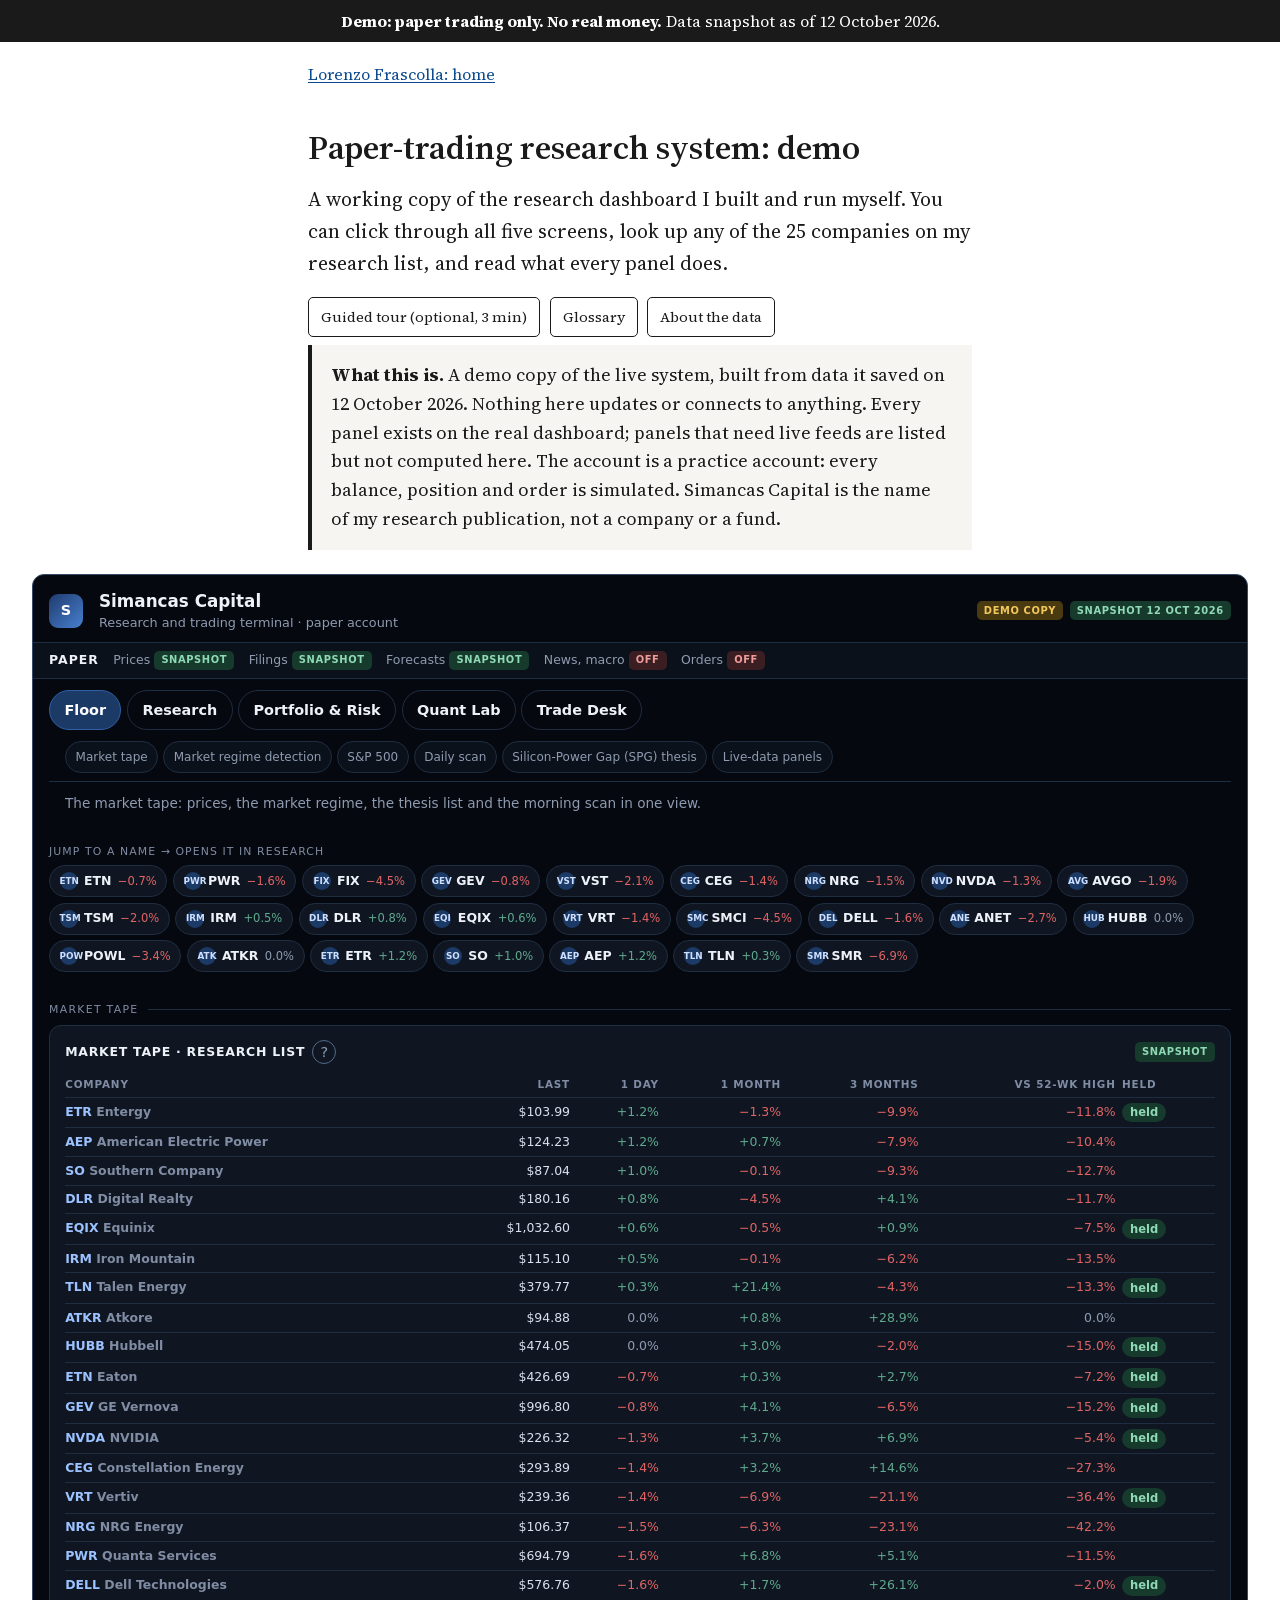
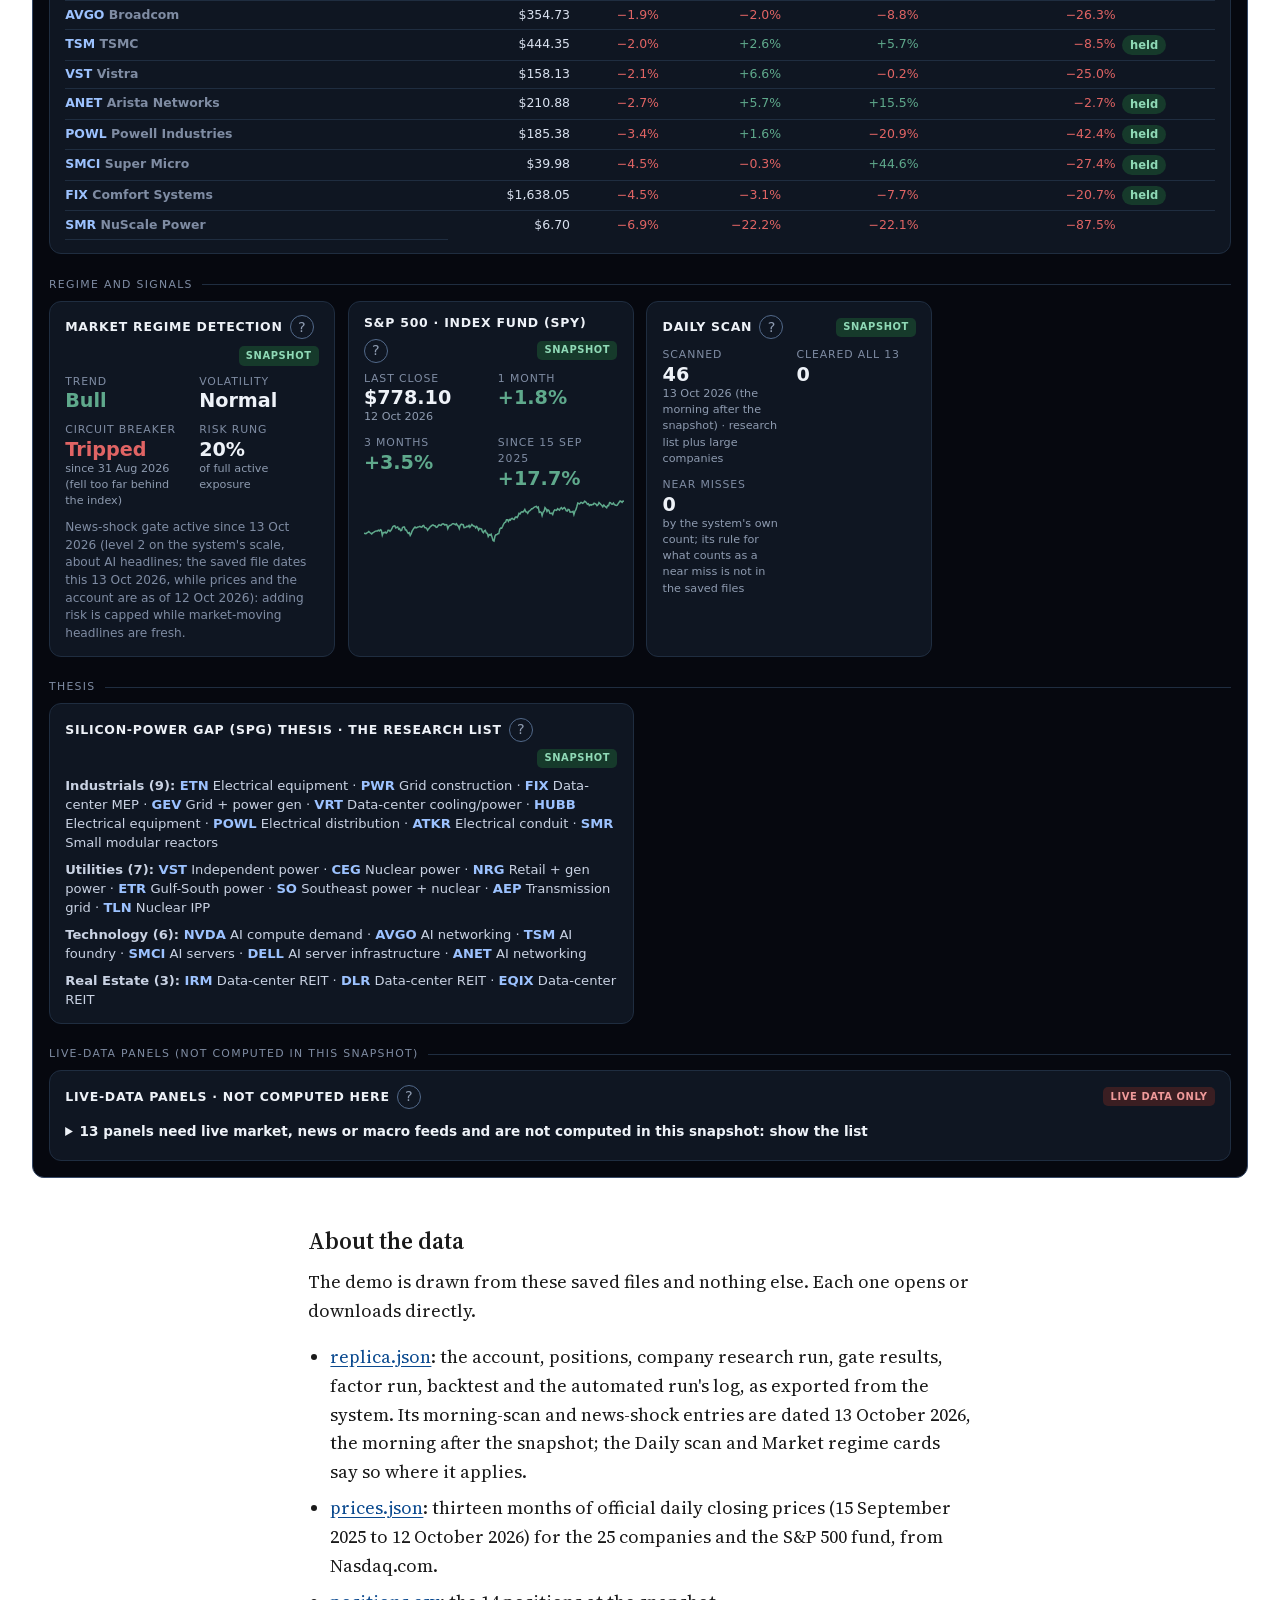
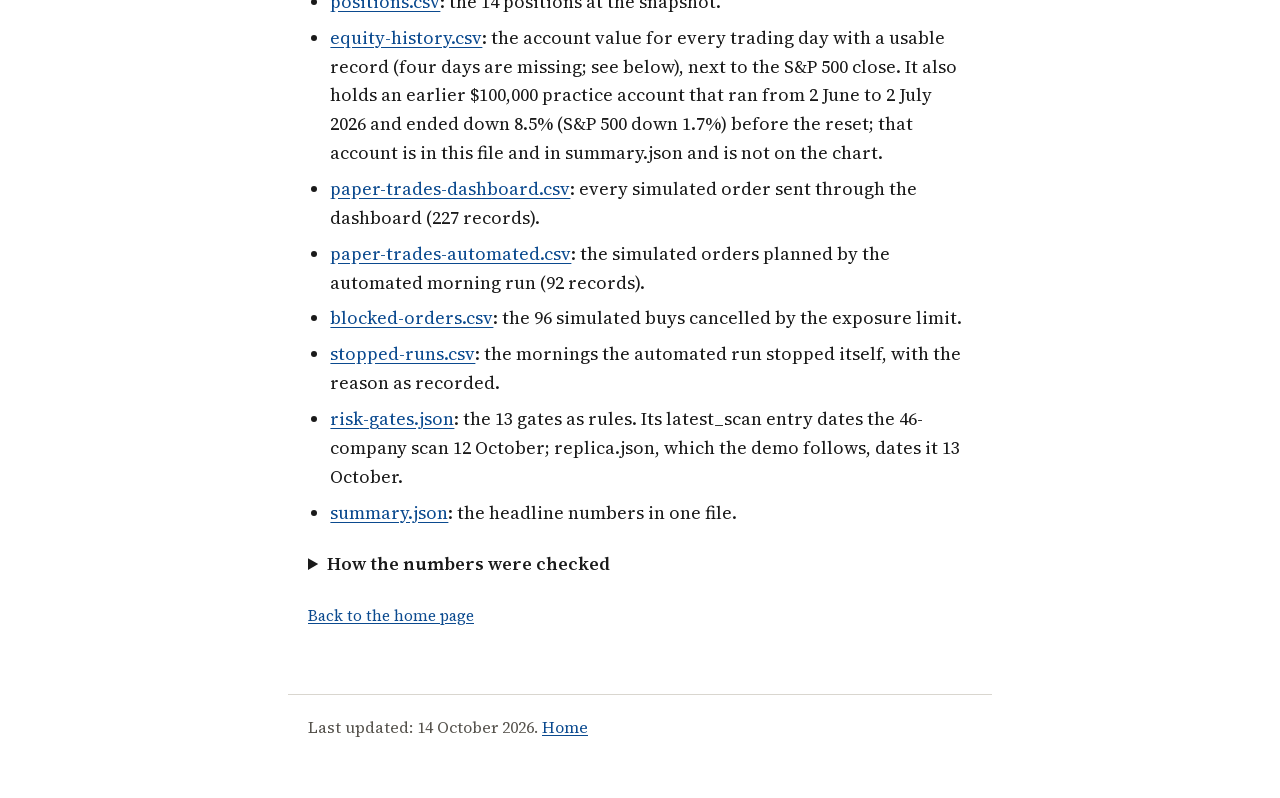
==== dashboard/index.html @ 07d828b5 "Fix above/below references; note full-period result under default chart view Co-Authored-By: Claude " ====
<!doctype html>
<html lang="en">
<head>
<meta charset="utf-8">
<meta name="viewport" content="width=device-width, initial-scale=1">
<meta name="robots" content="noindex">
<title>Paper-trading research system: demo | Lorenzo Frascolla</title>
<meta name="description" content="A clickable demo copy of my research and paper-trading dashboard, built from saved data. Paper trading only, no real money.">
<link rel="icon" href="data:,">
<link rel="preload" href="../assets/fonts/source-serif-4-latin.woff2" as="font" type="font/woff2" crossorigin>
<link rel="stylesheet" href="../assets/style.css?v=9">
<link rel="stylesheet" href="../assets/terminal.css?v=19">
</head>
<body>
<a class="skip" href="#main">Skip to content</a>
<div class="banner" role="note"><strong>Demo: paper trading only. No real money.</strong> Data snapshot as of 12 October 2026.</div>
<header class="site-header"><a href="../">Lorenzo Frascolla: home</a></header>
<main id="main">
<h1>Paper-trading research system: demo</h1>
<p class="lede">A working copy of the research dashboard I built and run myself. You can click through all five screens, look up any of the 25 companies on my research list, and read what every panel does.</p>
<p class="controls">
<button type="button" class="ctl small" id="btn-tour">Guided tour (optional, 3 min)</button>
<button type="button" class="ctl small" id="btn-glossary" aria-expanded="false" aria-controls="glossary">Glossary</button>
<a class="ctl small" href="#about">About the data</a>
</p>
<div class="note">
<p><strong>What this is.</strong> A demo copy of the live system, built from data it saved on 12 October 2026. Nothing here updates or connects to anything. Every panel exists on the real dashboard; panels that need live feeds are listed but not computed here. The account is a practice account: every balance, position and order is simulated. Simancas Capital is the name of my research publication, not a company or a fund.</p>
</div>
<noscript><p class="note">The dashboard needs JavaScript to draw itself. Without it, the saved data files are listed under About the data below, and the home page links the rest of the site.</p></noscript>

<section class="term" id="term" aria-labelledby="term-h">
<h2 id="term-h" class="sr">Dashboard demo</h2>
<div class="termbar" id="termbar">
<div class="logo" aria-hidden="true">S</div>
<div><div class="name">Simancas Capital</div><div class="sub">Research and trading terminal &middot; paper account</div></div>
<div class="right"><span class="badge demo">Demo copy</span><span class="badge snap">Snapshot 12 Oct 2026</span></div>
</div>
<div class="statusbar"><span class="k">PAPER</span><span>Prices <span class="badge snap">snapshot</span></span><span>Filings <span class="badge snap">snapshot</span></span><span>Forecasts <span class="badge snap">snapshot</span></span><span>News, macro <span class="badge off">off</span></span><span>Orders <span class="badge off">off</span></span></div>
<div class="tabs" id="tabs" role="tablist" aria-label="Dashboard screens"></div>
</section>

<h2 id="about">About the data</h2>
<p>The demo is drawn from these saved files and nothing else. Each one opens or downloads directly.</p>
<ul>
<li><a href="../data/replica.json">replica.json</a>: the account, positions, company research run, gate results, factor run, backtest and the automated run's log, as exported from the system. Its morning-scan and news-shock entries are dated 13 October 2026, the morning after the snapshot; the Daily scan and Market regime cards say so where it applies.</li>
<li><a href="../data/prices.json">prices.json</a>: thirteen months of official daily closing prices (15 September 2025 to 12 October 2026) for the 25 companies and the S&amp;P 500 fund, from Nasdaq.com.</li>
<li><a href="../data/positions.csv">positions.csv</a>: the 14 positions at the snapshot.</li>
<li><a href="../data/equity-history.csv">equity-history.csv</a>: the account value for every trading day with a usable record (four days are missing; see below), next to the S&amp;P 500 close. It also holds an earlier $100,000 practice account that ran from 2 June to 2 July 2026 and ended down 8.5% (S&amp;P 500 down 1.7%) before the reset; that account is in this file and in summary.json and is not on the chart.</li>
<li><a href="../data/paper-trades-dashboard.csv">paper-trades-dashboard.csv</a>: every simulated order sent through the dashboard (227 records).</li>
<li><a href="../data/paper-trades-automated.csv">paper-trades-automated.csv</a>: the simulated orders planned by the automated morning run (92 records).</li>
<li><a href="../data/blocked-orders.csv">blocked-orders.csv</a>: the 96 simulated buys cancelled by the exposure limit.</li>
<li><a href="../data/stopped-runs.csv">stopped-runs.csv</a>: the mornings the automated run stopped itself, with the reason as recorded.</li>
<li><a href="../data/risk-gates.json">risk-gates.json</a>: the 13 gates as rules. Its latest_scan entry dates the 46-company scan 12 October; replica.json, which the demo follows, dates it 13 October.</li>
<li><a href="../data/summary.json">summary.json</a>: the headline numbers in one file.</li>
</ul>
<details>
<summary>How the numbers were checked</summary>
<p>The S&amp;P 500 line on the Portfolio &amp; Risk chart never uses the system's own benchmark numbers. It uses official closing values from S&amp;P Dow Jones Indices via the Federal Reserve Bank of St. Louis (FRED series SP500), starting from the close of 2 July 2026, the last close before the account reset. The system's recorded benchmark prices track those closes within 0.3% over the whole period.</p>
<p>The account line is the value the system recorded for each trading day. Rebuilding the latest account value from the official closing prices of the 14 holdings lands within 0.3% of what the system recorded, and the system's two separate records of account value agree within 0.3% on 41 of the 42 days they share. On 22 days the history file held a row from a built-in sample portfolio instead of the practice account; those rows were left out. Four trading days have no usable record and the line runs straight across them.</p>
<p>Company fundamentals, forensic scores, price targets and forecast odds are from the system's own research run on each company's filings, saved on 12 October 2026, shown as recorded. The trend, momentum and volatility gates in the demo are recomputed from the official closes above.</p>
</details>
<p class="small"><a href="../">Back to the home page</a></p>
</main>

<div class="drawer" id="glossary" role="dialog" aria-modal="true" aria-labelledby="gloss-h">
<div class="shade"></div>
<div class="panel">
<button type="button" class="close" aria-label="Close the glossary">Close</button>
<h2 id="gloss-h">Glossary</h2>
<dl>
<dt>Paper trading</dt><dd>Practising with simulated orders and a made-up balance at a broker. No real money moves.</dd>
<dt>Practice (paper) account</dt><dd>The simulated account that receives the paper-trades.</dd>
<dt>Account value (equity)</dt><dd>What the account would be worth if everything in it were sold at the latest prices.</dd>
<dt>S&amp;P 500</dt><dd>An index that tracks 500 large US companies, the usual yardstick for the US stock market. SPY is a fund that tracks it.</dd>
<dt>Benchmark</dt><dd>The yardstick a portfolio is compared with. Here it is the S&amp;P 500.</dd>
<dt>Research list (SPG universe)</dt><dd>SPG is the Silicon-Power Gap, my research paper. The research list is the 25 companies it points at: grid equipment, power producers, data-center landlords and chip suppliers.</dd>
<dt>Risk gate</dt><dd>A yes-or-no rule a company must pass before the system will flag it as a buy candidate. There are 13.</dd>
<dt>Exposure limit</dt><dd>A cap on the total size of the portfolio compared with the account value. The last check before any simulated order is sent.</dd>
<dt>Circuit breaker</dt><dd>A rule that stops the automated run from adding risk after the account falls too far behind the index, until the rules re-arm it. The saved files do not define what counts as risk here; the run's log shows it still bought the index fund on 4 September 2026 while the breaker was tripped (marked on the Performance chart).</dd>
<dt>Risk rung</dt><dd>How much of its full active exposure the system allows itself at the moment, on a ladder from 20% to 100%. What counts as active exposure is not defined in the saved files.</dd>
<dt>Moving average</dt><dd>The average closing price over the last N trading days. Price above its average is read as an uptrend.</dd>
<dt>Momentum</dt><dd>Whether the price is higher than it was a set number of days ago.</dd>
<dt>Volatility</dt><dd>How much a price swings. Annualised volatility is the size of a typical year's swings.</dd>
<dt>VaR 95 (value at risk)</dt><dd>The loss a bad day could bring, the kind of day that comes about once in twenty.</dd>
<dt>CVaR</dt><dd>The average loss on the days that are worse than the VaR day.</dd>
<dt>Beta</dt><dd>How much the book moves for a 1% move in the S&amp;P 500. A beta of 1.5 means it tends to move 1.5%.</dd>
<dt>Correlation</dt><dd>How closely two things move together, from 1.0 (in step) through 0 (unrelated) to −1.0 (opposite).</dd>
<dt>Effective holdings</dt><dd>How many separate positions a portfolio amounts to once position size is counted: 1 divided by the sum of the squared weights. A few large positions count for less than the same number of equal ones. It does not account for correlation.</dd>
<dt>Drawdown</dt><dd>The fall from the highest value reached to a later low.</dd>
<dt>Active share</dt><dd>How different a portfolio is from its reference mix, from 0% (identical) to 100%.</dd>
<dt>Altman Z-score</dt><dd>A 1968 formula using five accounting ratios to flag companies at risk of financial distress. Below 1.81 is the distress zone.</dd>
<dt>Beneish M-score</dt><dd>A 1999 formula that looks for patterns in the accounts that often appear when earnings are manipulated. Above −1.78 is a warning.</dd>
<dt>P/E, ROE, D/E</dt><dd>Price-to-earnings, return on equity, and debt-to-equity: three standard ratios.</dd>
<dt>Price target</dt><dd>The system's estimate of what a share is worth, from cash flows and multiples.</dd>
<dt>System rating</dt><dd>The dashboard's own five-step label for a company (Strong Buy, Buy, Hold, Reduce, Sell) from its saved research run on the filings. Not a recommendation to anyone.</dd>
<dt>Factor model</dt><dd>Scoring companies on a few measurable traits (momentum, value, volatility, trend) and ranking them on the blend.</dd>
<dt>Z-score</dt><dd>How far a value sits from the average, in units of the spread. Zero is average.</dd>
<dt>Backtest</dt><dd>Replaying a strategy over past prices to see how it would have done. A simulation, not a record.</dd>
<dt>CAGR</dt><dd>Compound annual growth rate: the steady yearly rate that would produce the same total change.</dd>
<dt>Sharpe ratio</dt><dd>Return above a safe rate, divided by volatility. Higher means more return per unit of risk.</dd>
<dt>Basket (equal weight)</dt><dd>Holding every eligible company in the same amount instead of favouring some.</dd>
<dt>Veto</dt><dd>The automated run's word for selling a name after a quality check turns against it; its log records these sales as "veto flip". The saved files do not say which checks count, and at the snapshot several holdings fail the forensic gates (11 and 12) and have not been sold.</dd>
<dt>Regime</dt><dd>The market's current weather: trending or not, calm or volatile.</dd>
</dl>
</div>
</div>

<footer class="site-footer">
<p>Last updated: 14 October 2026. <a href="../">Home</a></p>
</footer>
<script src="../assets/tour.js?v=13" defer></script>
<script src="../assets/terminal.js?v=18" defer></script>
</body>
</html>
---- assets/style.css ----
/* Source Serif 4, from Google Fonts, hosted with the site. SIL Open Font License 1.1. */
@font-face {
  font-family: "Source Serif 4";
  font-style: normal;
  font-weight: 200 900;
  font-display: swap;
  src: url("fonts/source-serif-4-latin-ext.woff2") format("woff2");
  unicode-range: U+0100-02BA, U+02BD-02C5, U+02C7-02CC, U+02CE-02D7, U+02DD-02FF, U+0304, U+0308, U+0329, U+1D00-1DBF, U+1E00-1E9F, U+1EF2-1EFF, U+2020, U+20A0-20AB, U+20AD-20C4, U+2113, U+2C60-2C7F, U+A720-A7FF;
}
@font-face {
  font-family: "Source Serif 4";
  font-style: normal;
  font-weight: 200 900;
  font-display: swap;
  src: url("fonts/source-serif-4-latin.woff2") format("woff2");
  unicode-range: U+0000-00FF, U+0131, U+0152-0153, U+02BB-02BC, U+02C6, U+02DA, U+02DC, U+0304, U+0308, U+0329, U+2000-206F, U+20AC, U+2122, U+2191, U+2193, U+2212, U+2215, U+FEFF, U+FFFD;
}

:root {
  --ink: #1a1a1a;
  --muted: #55524c;
  --rule: #d9d6cf;
  --tint: #f6f5f1;
  --link: #0b4a8f;
  --portfolio: #1f5fbf;
  --index: #b3541e;
  --pass: #1d6b34;
  --fail: #a32020;
}

* { box-sizing: border-box; }

html { -webkit-text-size-adjust: 100%; }

body {
  margin: 0;
  background: #ffffff;
  color: var(--ink);
  font-family: "Source Serif 4", Georgia, "Times New Roman", serif;
  font-size: 1.125rem;
  line-height: 1.6;
  overflow-wrap: break-word;
}

main, .site-footer, .site-header {
  max-width: 44rem;
  margin: 0 auto;
  padding: 0 1.25rem;
}

main { padding-top: 2.5rem; padding-bottom: 3rem; }

.site-header { padding-top: 1.25rem; font-size: 1rem; }

h1 { font-size: 2.1rem; line-height: 1.2; margin: 0 0 1rem; font-weight: 600; }
h2 { font-size: 1.45rem; line-height: 1.3; margin: 3rem 0 0.75rem; font-weight: 600; }
h2[id] { scroll-margin-top: 5rem; }
h3 { font-size: 1.15rem; line-height: 1.35; margin: 2rem 0 0.5rem; font-weight: 600; }
p { margin: 0 0 1.1rem; }
ul, ol { margin: 0 0 1.1rem; padding-left: 1.4rem; }
li { margin-bottom: 0.45rem; }

a { color: var(--link); text-underline-offset: 0.15em; }
a:hover { text-decoration-thickness: 2px; }
a:focus-visible, button:focus-visible, summary:focus-visible {
  outline: 3px solid var(--link);
  outline-offset: 2px;
}

.lede { font-size: 1.25rem; }
.muted { color: var(--muted); }
.small { font-size: 0.95rem; }

.skip {
  position: absolute; left: -999px; top: 0;
  background: #ffffff; padding: 0.5rem 0.75rem;
}
.skip:focus { left: 0.5rem; top: 0.5rem; z-index: 20; }

.site-footer {
  border-top: 1px solid var(--rule);
  padding-top: 1.25rem;
  padding-bottom: 2.5rem;
  font-size: 1rem;
  color: var(--muted);
}

/* Home cards */
.cards { list-style: none; padding: 0; margin: 2.5rem 0 0; }
.cards li { margin: 0 0 1.25rem; }
.card {
  display: block;
  border: 1px solid var(--rule);
  border-radius: 6px;
  padding: 1.25rem 1.4rem;
  text-decoration: none;
  color: var(--ink);
}
.card:hover { border-color: var(--ink); }
.card strong { display: block; font-size: 1.25rem; color: var(--link); margin-bottom: 0.3rem; font-weight: 600; }

/* Notes and placeholders */
.note {
  background: var(--tint);
  border-left: 4px solid var(--ink);
  padding: 1rem 1.2rem;
  margin: 0 0 1.5rem;
}
.note p:last-child { margin-bottom: 0; }
.insert { background: #fff3c4; padding: 0 0.2em; }

/* Tables */
.table-wrap { overflow-x: auto; margin: 0 0 1.5rem; }
table { border-collapse: collapse; width: 100%; font-size: 1rem; }
caption { text-align: left; color: var(--muted); padding-bottom: 0.5rem; font-size: 0.95rem; }
th, td { text-align: left; vertical-align: top; padding: 0.5rem 0.6rem 0.5rem 0; border-bottom: 1px solid var(--rule); }
th { font-weight: 600; }
td.num, th.num { text-align: right; padding-right: 0; padding-left: 0.75rem; white-space: nowrap; }
th.num { white-space: normal; }

/* Correction log entries */
.entry { border-top: 1px solid var(--rule); padding: 1rem 0 0.2rem; }
.entry h3, .entry h4, .entry h5 { margin: 0 0 0.4rem; font-size: 1.1rem; font-weight: 600; }
.entry p { margin-bottom: 0.6rem; }
.label { font-weight: 600; }
.tag {
  display: inline-block; font-size: 0.85rem; border: 1px solid var(--ink);
  border-radius: 3px; padding: 0 0.4rem; margin-left: 0.4rem; white-space: nowrap; font-weight: 400;
}

details { margin: 0 0 1.25rem; }
summary { cursor: pointer; font-weight: 600; padding: 0.3rem 0; }

.sources li { margin-bottom: 0.7rem; font-size: 1rem; }

/* Dashboard */
.banner {
  position: sticky; top: 0; z-index: 10;
  background: var(--ink); color: #ffffff;
  text-align: center; font-size: 1rem; line-height: 1.4;
  padding: 0.6rem 1rem;
}

.verdict {
  border: 2px solid var(--fail);
  border-radius: 6px;
  padding: 1.1rem 1.3rem;
  margin: 0 0 1.5rem;
}
.verdict strong { display: block; font-size: 1.45rem; line-height: 1.3; }
.verdict p { margin: 0.4rem 0 0; }
.result-pass { color: var(--pass); font-weight: 600; white-space: nowrap; }
.result-fail { color: var(--fail); font-weight: 600; white-space: nowrap; }

.gates { counter-reset: gate; list-style: none; padding: 0; }
.gates li { counter-increment: gate; padding-left: 2.2rem; position: relative; }
.gates li::before { content: counter(gate) "."; position: absolute; left: 0; width: 1.8rem; text-align: right; color: var(--muted); }
.gate-group { font-weight: 600; margin: 1rem 0 0.4rem; }

.figure { margin: 1.5rem 0; }
.chart-box { position: relative; max-width: 40rem; }
.chart-box svg { display: block; width: 100%; height: auto; }
.legend { display: flex; flex-wrap: wrap; gap: 0.4rem 1.5rem; font-size: 1rem; margin: 0 0 0.5rem; padding: 0; list-style: none; }
.legend li { margin: 0; display: flex; align-items: center; gap: 0.5rem; }
.swatch { display: inline-block; width: 1.6rem; height: 0; border-top: 3px solid var(--portfolio); }
.swatch.index { border-top: 3px dashed var(--index); }
.tip {
  position: absolute; pointer-events: none; display: none;
  background: #ffffff; border: 1px solid var(--ink); border-radius: 4px;
  padding: 0.35rem 0.6rem; font-size: 0.9rem; line-height: 1.4; white-space: nowrap;
}
figcaption { font-size: 0.95rem; color: var(--muted); margin-top: 0.5rem; }

.stats { display: grid; grid-template-columns: repeat(auto-fit, minmax(11rem, 1fr)); gap: 1rem; margin: 0 0 1.5rem; padding: 0; list-style: none; }
.stats li { border: 1px solid var(--rule); border-radius: 6px; padding: 0.8rem 1rem; margin: 0; }
.stats .big { display: block; font-size: 1.6rem; font-weight: 600; line-height: 1.2; }
.stats .cap { font-size: 0.95rem; color: var(--muted); }

dl.glossary dt { font-weight: 600; margin-top: 0.9rem; }
dl.glossary dd { margin: 0.15rem 0 0; }

@media (max-width: 30rem) {
  body { font-size: 1.0625rem; }
  h1 { font-size: 1.75rem; }
  h2 { font-size: 1.3rem; }
  table { font-size: 0.9rem; }
  th, td { padding-right: 0.45rem; }
  .banner { font-size: 0.9rem; padding: 0.4rem 0.75rem; line-height: 1.3; }
}

@media print {
  .banner { position: static; }
}

/* demo page controls */
.controls { display: flex; flex-wrap: wrap; gap: 0.6rem; margin: 0 0 0.5rem; }
.ctl { font: inherit; font-size: 1rem; background: #ffffff; color: var(--ink); border: 1px solid var(--ink); border-radius: 5px; padding: 0.55rem 1rem; cursor: pointer; min-height: 2.75rem; text-decoration: none; display: inline-flex; align-items: center; }
.ctl.primary { background: var(--ink); color: #ffffff; }
.ctl:hover { text-decoration: underline; }
.sr { position: absolute; left: -9999px; }

.entry h4.group, h4.group { font-size: 1.05rem; color: var(--muted); margin: 2rem 0 0.25rem; text-transform: uppercase; letter-spacing: 0.06em; font-weight: 600; }
.formulas td.mono { font-family: ui-monospace, "SF Mono", Menlo, monospace; font-size: 0.85rem; }
.formulas th .sub { display: block; font-weight: 400; font-size: 0.9rem; color: var(--muted); }
.mono { font-family: ui-monospace, "SF Mono", Menlo, monospace; font-size: 0.95rem; }
.math { display: block; overflow-x: auto; margin: 0.3rem 0 0.6rem; font-size: 1.1rem; }
.math math { font-family: "Latin Modern Math", "STIX Two Math", "Cambria Math", math; }

/* research page: files and accordions */
.files { list-style: none; padding: 0; margin: 0.5rem 0 1.5rem; display: grid; gap: 0.75rem; }
.files li { margin: 0; }
.file { display: block; border: 1px solid var(--ink); border-radius: 6px; padding: 0.9rem 1.1rem 0.9rem 3.2rem; text-decoration: none; color: var(--ink); position: relative; }
.file::before { content: "\2193"; position: absolute; left: 1.1rem; top: 0.85rem; font-size: 1.2rem; font-weight: 600; }
.file strong { display: block; color: var(--link); font-size: 1.1rem; margin-bottom: 0.2rem; }
.file span { font-size: 0.95rem; color: var(--muted); }
.file:hover strong { text-decoration: underline; }
.linkbtn { font: inherit; background: none; border: 0; color: var(--link); text-decoration: underline; padding: 0; cursor: pointer; }
details.acc { border-top: 1px solid var(--rule); margin: 0; }
details.acc:last-of-type { border-bottom: 1px solid var(--rule); }
details.acc > summary { list-style: none; cursor: pointer; padding: 0.9rem 2rem 0.9rem 0; position: relative; }
details.acc > summary::-webkit-details-marker { display: none; }
details.acc > summary::after { content: "+"; position: absolute; right: 0.2rem; top: 0.75rem; font-size: 1.5rem; font-weight: 400; }
details.acc[open] > summary::after { content: "\2212"; }
details.acc .t { display: block; font-size: 1.2rem; font-weight: 600; }
details.acc .d { display: block; font-weight: 400; font-size: 0.95rem; color: var(--muted); }
.acc-in { padding: 0 0 1.5rem; }
.small-h { font-size: 1rem; text-transform: uppercase; letter-spacing: 0.06em; color: var(--muted); margin: 2rem 0 0.5rem; }
.dl { list-style: none; padding: 0; margin: 0; }
.dl li { padding: 0.45rem 0; border-bottom: 1px solid var(--rule); margin: 0; }
.cards { margin-top: 0.5rem; }
.ctl.small { font-size: 0.9rem; padding: 0.35rem 0.75rem; min-height: 2.5rem; }
---- assets/terminal.css ----
/* The dashboard replica. Dark, like the real terminal; the page around it stays white. */
.term {
  --t-bg: #06080f; --t-bg2: #0b111a; --t-card: #0f1622; --t-card2: #151d2a;
  --t-border: #1f2d40; --t-border2: #374a68; --t-text: #eef2f8; --t-muted: #8e9bb0; --t-dim: #7f8ca3;
  --t-blue: #4880d0; --t-blue2: #729fe2; --t-green: #5fa98c; --t-red: #e06464; --t-amber: #d9a441;
  background: var(--t-bg); color: var(--t-text);
  font-family: -apple-system, BlinkMacSystemFont, "Segoe UI", system-ui, sans-serif;
  font-size: 0.9rem; line-height: 1.45;
  border: 1px solid var(--t-border2); border-radius: 12px;
  margin: 1.25rem 0 2rem; overflow: hidden;
}
@media (min-width: 56rem) {
  .term { width: min(100vw - 3rem, 76rem); margin-left: calc(50% - min(100vw - 3rem, 76rem) / 2); }
}
.term * { box-sizing: border-box; }
.term a { color: var(--t-blue2); }
.term button { font: inherit; cursor: pointer; }
.term .mono { font-family: ui-monospace, "SF Mono", Menlo, monospace; font-variant-numeric: tabular-nums; }
.term .up { color: var(--t-green); } .term .down { color: var(--t-red); } .term .flat { color: var(--t-muted); }
.term .muted { color: var(--t-muted); } .term .dim { color: var(--t-dim); }
.term .num { font-variant-numeric: tabular-nums; text-align: right; }
.term .tk { background: none; border: 0; color: #9cc2ff; padding: 0; font: inherit; font-weight: 700; cursor: pointer; }
.term h3:focus-visible { outline: 2px solid #9cc2ff; outline-offset: 2px; border-radius: 4px; }

/* top bar (scroll margin keeps it clear of the sticky demo banner when the tour scrolls to it) */
.termbar { display: flex; flex-wrap: wrap; align-items: center; gap: 0.5rem 1rem; padding: 0.9rem 1rem 0.6rem; border-bottom: 1px solid var(--t-border); scroll-margin-top: 5rem; }
.termbar .logo { width: 34px; height: 34px; border-radius: 9px; background: linear-gradient(135deg, #1f3b6e, #4880d0); display: grid; place-items: center; font-weight: 700; color: #fff; flex: none; }
.termbar .name { font-weight: 700; font-size: 1.05rem; }
.termbar .sub { color: var(--t-muted); font-size: 0.8rem; }
.termbar .right { margin-left: auto; display: flex; gap: 0.4rem; flex-wrap: wrap; }
.badge { display: inline-block; font-size: 0.62rem; font-weight: 700; letter-spacing: 0.06em; text-transform: uppercase; padding: 0.15rem 0.45rem; border-radius: 5px; background: #2a3146; color: #c9d2e3; white-space: nowrap; vertical-align: middle; }
.badge.demo { background: #4a3a10; color: #f2c75c; }
.badge.snap { background: #163a2b; color: #8fd9b6; }
.badge.off { background: #3a1e22; color: #f09a9a; }
.badge.live { background: #163a2b; color: #8fd9b6; }
.statusbar { display: flex; flex-wrap: wrap; gap: 0.35rem 0.9rem; align-items: center; padding: 0.5rem 1rem; background: var(--t-bg2); border-bottom: 1px solid var(--t-border); font-size: 0.78rem; color: var(--t-muted); }
.statusbar .k { font-weight: 700; letter-spacing: 0.08em; color: var(--t-text); }

/* surface tabs */
.tabs { display: flex; gap: 0.35rem; padding: 0.7rem 1rem 0.2rem; overflow-x: auto; scrollbar-width: none; }
.tabs::-webkit-scrollbar { display: none; }
.tabs button { background: transparent; color: var(--t-text); border: 1px solid var(--t-border); border-radius: 999px; padding: 0.45rem 0.9rem; font-weight: 600; white-space: nowrap; min-height: 2.5rem; }
.tabs button[aria-selected="true"] { background: #1c3a66; border-color: #2f5fa6; color: #fff; }
.tabs button:focus-visible, .term button:focus-visible, .term input:focus-visible { outline: 2px solid #9cc2ff; outline-offset: 2px; }
/* Wide screens show every chip (the row wraps); phones scroll it sideways with a visible thin scrollbar. */
.chips { display: flex; flex-wrap: wrap; gap: 0.3rem; padding: 0.5rem 1rem; border-bottom: 1px solid var(--t-border); }
.chips button { background: var(--t-bg2); color: var(--t-muted); border: 1px solid var(--t-border); border-radius: 999px; padding: 0.25rem 0.6rem; font-size: 0.75rem; white-space: nowrap; min-height: 2rem; }
.chips button:hover { color: var(--t-text); border-color: var(--t-border2); }
.lead { padding: 0.75rem 1rem 0; color: var(--t-muted); font-size: 0.85rem; }

.surface { display: none; padding: 0 1rem 1rem; }
.surface.on { display: block; }

/* ticker strip */
.strip { display: flex; flex-wrap: wrap; gap: 0.35rem; padding: 0.75rem 0; }
.strip .lbl { width: 100%; font-size: 0.68rem; letter-spacing: 0.1em; text-transform: uppercase; color: var(--t-dim); }
.strip button { background: var(--t-card); border: 1px solid var(--t-border); color: var(--t-text); border-radius: 999px; padding: 0.25rem 0.6rem; font-size: 0.78rem; font-weight: 600; display: inline-flex; align-items: center; gap: 0.4rem; min-height: 2rem; }
.strip button .ini { width: 18px; height: 18px; border-radius: 50%; background: #1c3a66; color: #cfe0ff; font-size: 0.55rem; display: grid; place-items: center; font-weight: 700; }
.strip button .chg { font-weight: 400; font-size: 0.72rem; }

/* cards */
.grid { display: grid; grid-template-columns: repeat(auto-fill, minmax(17rem, 1fr)); gap: 0.8rem; margin-top: 0.5rem; }
.grid .wide { grid-column: 1 / -1; }
.grid .two { grid-column: span 2; }
@media (max-width: 40rem) { .grid .two { grid-column: 1 / -1; } }
.sec { grid-column: 1 / -1; font-size: 0.68rem; letter-spacing: 0.12em; text-transform: uppercase; color: var(--t-dim); margin: 0.6rem 0 -0.3rem; display: flex; align-items: center; gap: 0.6rem; }
.sec::after { content: ""; flex: 1; height: 1px; background: var(--t-border); }
.term .card { background: var(--t-card); color: var(--t-text); border: 1px solid var(--t-border); border-radius: 12px; padding: 0.85rem 0.95rem; min-width: 0; scroll-margin-top: 4.5rem; display: block; text-decoration: none; }
.term .card strong { display: inline; font-size: inherit; color: inherit; margin: 0; }
.card:hover { border-color: var(--t-border2); }
.card .head { margin: 0 0 0.5rem; display: flex; align-items: center; gap: 0.45rem; flex-wrap: wrap; }
.card .head h3 { margin: 0; font-size: 0.78rem; letter-spacing: 0.06em; text-transform: uppercase; font-weight: 700; color: var(--t-text); line-height: 1.3; }
.card .head .badge { margin-left: auto; }
.card p { margin: 0 0 0.5rem; font-size: 0.82rem; color: #c9d2e3; }
.card p:last-child { margin-bottom: 0; }
.info { width: 24px; height: 24px; border-radius: 50%; border: 1px solid #52698a; background: transparent; color: var(--t-muted); font-size: 0.75rem; font-weight: 700; display: inline-grid; place-items: center; padding: 0; flex: none; }
.info[aria-expanded="true"] { background: var(--t-blue); color: #fff; border-color: var(--t-blue); }
.explain { background: var(--t-bg2); border-left: 3px solid var(--t-blue); border-radius: 0 8px 8px 0; padding: 0.55rem 0.7rem; margin: 0 0 0.6rem; font-size: 0.8rem; color: #d9e1ef; }
.explain[hidden] { display: none; }
.kpis { display: grid; grid-template-columns: repeat(auto-fit, minmax(6rem, 1fr)); gap: 0.6rem 0.9rem; margin: 0.2rem 0 0.6rem; }
.kpi .l { font-size: 0.68rem; letter-spacing: 0.08em; text-transform: uppercase; color: var(--t-dim); }
.kpi .v { font-size: 1.2rem; font-weight: 700; font-variant-numeric: tabular-nums; line-height: 1.2; }
.kpi .s { font-size: 0.7rem; color: var(--t-muted); }
.card table { width: 100%; border-collapse: collapse; font-size: 0.78rem; }
.card th, .card td { padding: 0.3rem 0.4rem 0.3rem 0; border-bottom: 1px solid var(--t-border); text-align: left; vertical-align: top; color: #d9e1ef; }
.card th { color: var(--t-dim); font-weight: 600; font-size: 0.65rem; letter-spacing: 0.08em; text-transform: uppercase; white-space: nowrap; }
/* A row header is a company name, not a column label: it reads at the table's own size and case. */
.card tbody th[scope="row"] { color: #d9e1ef; font-size: inherit; letter-spacing: 0; text-transform: none; }
.card tr:last-child td { border-bottom: 0; }
.card .tscroll { overflow-x: auto; }
.card svg { display: block; width: 100%; height: auto; }
.bar { height: 6px; background: var(--t-border); border-radius: 3px; overflow: hidden; }
.bar i { display: block; height: 100%; background: var(--t-blue); }
.pill { display: inline-block; padding: 0.1rem 0.5rem; border-radius: 999px; font-size: 0.72rem; font-weight: 700; }
.pill.ok { background: #163a2b; color: #8fd9b6; } .pill.no { background: #3a1e22; color: #f09a9a; } .pill.na { background: #2a3146; color: #c9d2e3; }
.pill.buy { background: #163a2b; color: #8fd9b6; } .pill.hold { background: #2a3146; color: #c9d2e3; } .pill.sell { background: #3a1e22; color: #f09a9a; }
.empty { color: var(--t-muted); font-size: 0.8rem; border: 1px dashed var(--t-border2); border-radius: 8px; padding: 0.55rem 0.7rem; }
.tbtn { background: #1c3a66; color: #fff; border: 1px solid #2f5fa6; border-radius: 8px; padding: 0.45rem 0.8rem; font-weight: 600; min-height: 2.5rem; }
.tbtn.ghost { background: transparent; color: var(--t-text); border-color: #52698a; }
.tbtn[disabled] { opacity: 0.5; cursor: not-allowed; }

/* research search */
.search { display: flex; gap: 0.5rem; align-items: center; padding: 0.75rem 0 0.25rem; position: relative; flex-wrap: wrap; scroll-margin-top: 5rem; }
.search label { font-size: 0.68rem; letter-spacing: 0.1em; text-transform: uppercase; color: var(--t-dim); width: 100%; }
.search input { flex: 1 1 14rem; background: var(--t-bg2); color: var(--t-text); border: 1px solid #52698a; border-radius: 8px; padding: 0.6rem 0.8rem; font: inherit; font-size: 1rem; min-height: 2.75rem; text-transform: uppercase; }
.search input::placeholder { text-transform: none; color: var(--t-dim); }
.sugg { list-style: none; margin: 0; padding: 0.3rem 0 0; display: flex; flex-wrap: wrap; gap: 0.3rem; width: 100%; }
.sugg li { margin: 0; }
.sugg button { background: var(--t-bg2); color: var(--t-text); border: 1px solid var(--t-border); border-radius: 999px; padding: 0.2rem 0.6rem; font-size: 0.75rem; min-height: 1.9rem; }
.notfound { margin: 0.5rem 0 0; }
.gates { list-style: none; padding: 0; margin: 0.3rem 0 0; display: grid; gap: 0.35rem; }
.gates li { display: grid; grid-template-columns: 1.6rem 1fr auto; gap: 0.5rem; align-items: start; font-size: 0.8rem; padding: 0.35rem 0.5rem; border-radius: 8px; background: var(--t-bg2); }
.gates li .m { font-weight: 700; text-align: center; }
.gates li.ok .m { color: var(--t-green); } .gates li.no .m { color: var(--t-red); } .gates li.na .m { color: var(--t-amber); }
.gates li .d { color: var(--t-muted); font-size: 0.72rem; white-space: nowrap; }
.gates li .x { grid-column: 2 / -1; color: #c9d2e3; font-size: 0.78rem; margin-top: 0.15rem; }
.gates li .x[hidden] { display: none; }
.gates .g { grid-column: 1 / -1; font-size: 0.65rem; letter-spacing: 0.1em; text-transform: uppercase; color: var(--t-dim); margin-top: 0.3rem; }
.gates .g .gsub { display: block; text-transform: none; letter-spacing: 0; font-size: 0.72rem; color: var(--t-muted); margin-top: 0.05rem; }
.gatehead { display: flex; flex-wrap: wrap; gap: 0.5rem; align-items: center; margin-bottom: 0.4rem; }
.gatehead .tbtn { padding: 0.3rem 0.65rem; min-height: 2.25rem; font-size: 0.8rem; }

/* legends and chart notes */
.lg { display: flex; flex-wrap: wrap; gap: 0.3rem 1rem; font-size: 0.74rem; color: var(--t-muted); margin: 0.3rem 0; }
.lg i { display: inline-block; width: 1.2rem; border-top: 3px solid var(--t-blue); vertical-align: middle; margin-right: 0.35rem; }
.lg i.spx { border-top-style: dashed; border-top-color: #d9a441; }
.lg i.mark { border-top: 0; border-left: 2px dashed #9cc2ff; height: 0.9rem; width: 0; margin-right: 0.5rem; }
/* (.note is styled under "overrides" below, scoped to .term, so the page's own notes keep the page style) */
.term .tip { position: absolute; pointer-events: none; display: none; background: #0b111a; color: var(--t-text); border: 1px solid var(--t-border2); border-radius: 6px; padding: 0.35rem 0.55rem; font-size: 0.78rem; line-height: 1.35; white-space: nowrap; z-index: 3; }
.chartbox { position: relative; }

/* explainer drawer (glossary) */
.drawer { position: fixed; inset: 0; z-index: 60; display: none; }
.drawer.on { display: block; }
.drawer .shade { position: absolute; inset: 0; background: rgba(0, 0, 0, 0.45); }
.drawer .panel { position: absolute; top: 0; right: 0; bottom: 0; width: min(28rem, 100%); background: #ffffff; color: #1a1a1a; overflow-y: auto; padding: 1.25rem 1.4rem 2rem; box-shadow: -8px 0 30px rgba(0, 0, 0, 0.25); font-family: "Source Serif 4", Georgia, serif; font-size: 1.05rem; }
.drawer .panel h2 { margin: 0 0 0.6rem; font-size: 1.4rem; }
/* Sticky, so Close stays in reach after scrolling into the list (on a phone the panel is full width and there is no shade to tap). */
.drawer .close { position: sticky; top: 0.8rem; float: right; margin: 0 0 0.5rem 1rem; background: #fff; border: 1px solid #1a1a1a; border-radius: 4px; padding: 0.35rem 0.7rem; font: inherit; font-size: 0.95rem; cursor: pointer; min-height: 2.5rem; }
.drawer dl dt { font-weight: 600; margin-top: 0.8rem; }
.drawer dl dd { margin: 0.1rem 0 0; font-size: 1rem; }

/* the guided tour */
.tour-shade { position: fixed; inset: 0; z-index: 50; pointer-events: none; display: none; overflow: hidden; }
.tour-on .tour-shade { display: block; }
.tour-hl { position: absolute; border: 3px solid #ffb84d; border-radius: 12px; box-shadow: 0 0 0 9999px rgba(0, 0, 0, 0.55); transition: top 0.25s, left 0.25s, width 0.25s, height 0.25s; pointer-events: none; }
.tour-pop { position: fixed; z-index: 55; width: min(24rem, calc(100vw - 2rem)); background: #ffffff; color: #1a1a1a; border: 1px solid #1a1a1a; border-radius: 10px; padding: 1rem 1.1rem 0.9rem; box-shadow: 0 12px 40px rgba(0, 0, 0, 0.35); font-family: "Source Serif 4", Georgia, serif; font-size: 1.02rem; line-height: 1.5; display: none; }
.tour-on .tour-pop { display: block; }
.tour-pop .step { font-size: 0.85rem; color: #55524c; margin: 0 0 0.3rem; letter-spacing: 0.04em; text-transform: uppercase; }
.tour-pop h2 { margin: 0 0 0.5rem; font-size: 1.25rem; line-height: 1.25; }
.tour-pop p { margin: 0 0 0.6rem; }
.tour-pop .task { background: #fff3c4; border-radius: 6px; padding: 0.45rem 0.65rem; font-size: 0.98rem; margin: 0 0 0.7rem; }
.tour-pop .task.done { background: #dff3e4; }
.tour-pop .btns { display: flex; gap: 0.5rem; align-items: center; flex-wrap: wrap; }
.tour-pop .btns button { font: inherit; font-size: 0.95rem; border: 1px solid #1a1a1a; background: #fff; color: #1a1a1a; border-radius: 5px; padding: 0.4rem 0.8rem; cursor: pointer; min-height: 2.6rem; }
.tour-pop .btns .next { background: #1a1a1a; color: #fff; }
/* "skip" is also the page's skip-to-content class, which is parked off screen; the End tour button must stay in the row. */
.tour-pop .btns .skip { position: static; left: auto; top: auto; margin-left: auto; border-color: #d9d6cf; color: #55524c; }
.tour-pop .btns button[disabled] { opacity: 0.45; cursor: default; }
.tour-on .term .tour-target { position: relative; z-index: 52; }
/* The sticky demo banner stays above a lifted target (52) and below the popover (55), so a spotlighted card scrolled under it never prints over its text. */
.tour-on .banner { z-index: 53; }
@media (max-width: 40rem) {
  /* Smaller on phones, with the four buttons on one line, so a short phone (375 x 667) keeps more of the spotlighted card above the popover. */
  .tour-pop { left: 1rem !important; right: 1rem; bottom: 1rem; top: auto !important; width: auto; max-height: 55vh; overflow-y: auto; font-size: 0.95rem; padding: 0.75rem 0.9rem; }
  .tour-pop .btns { gap: 0.4rem; }
  .tour-pop .btns button { padding: 0.4rem 0.6rem; }
  .term { font-size: 0.95rem; border-radius: 8px; }
  .card table { font-size: 0.85rem; }
  .card th { font-size: 0.7rem; }
  .grid { grid-template-columns: 1fr; }
  .tabs { flex-wrap: wrap; overflow-x: visible; }
  /* iOS shows no scrollbar, so the right edge fades to say the row continues; the extra padding lets the last chip clear the fade. */
  .chips { flex-wrap: nowrap; overflow-x: auto; scrollbar-width: thin; padding-right: 2.5rem; mask-image: linear-gradient(to right, #000 calc(100% - 2rem), transparent); -webkit-mask-image: linear-gradient(to right, #000 calc(100% - 2rem), transparent); }
  .chips button { min-height: 2.5rem; }
  .strip { display: none; }
  .card th span.dim, .card td span.dim { display: block; font-weight: 400; }
  /* The company column wraps instead of taking most of the width, so the numbers next to it stay on screen. */
  .card tbody th[scope="row"] { white-space: normal; max-width: 9rem; }
  .card tbody th[scope="row"] span.dim { font-size: 0.78rem; }
  /* The ? sits at the right of the gate's first line instead of dropping onto its own line. */
  .gates li .lab { display: flex; align-items: flex-start; justify-content: space-between; gap: 0.4rem; }
  .card .tscroll { scrollbar-width: thin; }
  .info { width: 36px; height: 36px; font-size: 0.85rem; }
  .term .tk { padding: 0.6rem 0.5rem; margin: -0.6rem -0.5rem; }
  .sugg button { min-height: 2.5rem; padding: 0.2rem 0.8rem; }
}
@media (prefers-reduced-motion: reduce) { .tour-hl { transition: none; } }

/* overrides for page styles that leak into the terminal */
.term .note, .term p.note, .term ul.note { background: transparent; border: 0; padding: 0; color: var(--t-dim); font-size: 0.76rem; margin: 0.3rem 0 0; }
.term .marks { max-width: 46rem; }
.term .marks .cont { padding-left: 0.9rem; }
.term .empty { color: var(--t-muted); }
/* the collapsed list of panels that need live feeds */
.term details { margin: 0; }
.term summary { cursor: pointer; font-weight: 600; font-size: 0.85rem; color: var(--t-text); padding: 0.3rem 0; }
.term summary:focus-visible { outline: 2px solid #9cc2ff; outline-offset: 2px; border-radius: 4px; }
.term .panels { list-style: none; margin: 0.4rem 0 0; padding: 0; font-size: 0.8rem; color: #c9d2e3; }
.term .panels li { margin: 0 0 0.4rem; padding-left: 0.9rem; text-indent: -0.9rem; }
.term .panels li strong { color: var(--t-text); }
.gates li.g { display: block; padding: 0; background: transparent; }
.gates li .m { font-size: 0.62rem; font-weight: 700; letter-spacing: 0.06em; text-transform: uppercase; border-radius: 4px; padding: 0.15rem 0.3rem; text-align: center; }
.gates li { grid-template-columns: 3.4rem 1fr auto; }
.gates li.ok .m { background: #163a2b; color: #8fd9b6; } .gates li.no .m { background: #3a1e22; color: #f09a9a; } .gates li.na .m { background: #4a3a10; color: #f2c75c; }
.card { scroll-margin-top: 4rem; }
/* Dates in the Trade Desk logs stay on one line, so each row is one line tall. */
#card-runlog td:first-child, #card-orders td:first-child { white-space: nowrap; }
.term .gates li::before { content: none; }
.term .gates li { padding-left: 0.5rem; position: static; }
.term .gates li.g { padding-left: 0; }
@media (max-width: 40rem) {
  .gates li { grid-template-columns: 3.4rem 1fr; }
  .gates li .d { grid-column: 2; white-space: normal; font-size: 0.78rem; }
  /* the smallest text in the box is lifted a little on phones */
  .term .note, .term p.note, .term ul.note { font-size: 0.78rem; }
  .term .kpi .l { font-size: 0.72rem; }
  .term .kpi .s { font-size: 0.76rem; }
  .term .badge { font-size: 0.66rem; }
}

/* Tour box: drag bar, minimize */
.tour-pop .tour-bar { display: flex; align-items: center; gap: 0.5rem; margin: 0 0 0.3rem; cursor: move; user-select: none; touch-action: none; }
.tour-pop .tour-bar .step { margin: 0; }
.tour-pop .tour-bar .grip { font-size: 0.8rem; color: #8a867e; }
.tour-pop .tour-bar .mini-btn { margin-left: auto; font: inherit; font-size: 0.85rem; background: #fff; color: #1a1a1a; border: 1px solid #d9d6cf; border-radius: 4px; padding: 0.2rem 0.6rem; cursor: pointer; min-height: 2.2rem; }
.tour-min .tour-shade { display: none; }
.tour-min .tour-pop { left: auto !important; top: auto !important; right: 1rem; bottom: 1rem; width: auto; max-width: 20rem; padding: 0.55rem 0.8rem; }
.tour-min .tour-pop > :not(.tour-bar):not(h2) { display: none; }
.tour-min .tour-pop h2 { font-size: 0.95rem; margin: 0; }
.tour-min .tour-pop .tour-bar { cursor: default; }
.tour-min .tour-pop .grip { display: none; }
@media (max-width: 40rem) { .tour-pop .tour-bar .grip { display: none; } .tour-pop .tour-bar { cursor: default; } }

/* Tour docking: on wide screens the dashboard narrows and the guide sits in its own column on the right */
@media (min-width: 64rem) {
  .tour-on:not(.tour-min) .term { width: calc(100vw - 27rem); margin-left: calc(50% - 50vw + 1.25rem); }
  .tour-pop.docked { left: auto; right: 1.25rem; top: 4.5rem; width: 23rem; max-height: calc(100vh - 6rem); overflow-y: auto; }
}
@media (max-width: 40rem) {
  .tour-pop { max-height: 40vh; }
  .tour-on:not(.tour-min) main { padding-bottom: 45vh; }
}
.tour-pop .more-btn { font: inherit; font-size: 0.9rem; background: none; border: 0; color: #0b4a8f; text-decoration: underline; padding: 0; margin: 0 0 0.5rem; cursor: pointer; min-height: 2rem; }
.tour-pop .tbody[hidden] { display: none; }
.tour-min .tour-pop .more-btn { display: none; }
@media (max-width: 40rem) { .tour-pop h2 { font-size: 1.05rem; margin-bottom: 0.3rem; } .tour-pop .task { margin-bottom: 0.5rem; padding: 0.35rem 0.55rem; font-size: 0.92rem; } .tour-on:not(.tour-min) main { padding-bottom: 35vh; } }

/* Research page: the paper at a glance (reuses the dashboard's dark terminal) */
.rx .termbar .logo { width: auto; padding: 0 0.5rem; font-size: 0.75rem; }
.rx .termbar .right .tbtn { text-decoration: none; display: inline-flex; align-items: center; font-size: 0.85rem; color: #fff; }
.rx .termbar .right .tbtn.ghost { color: var(--t-text); }
.rx-in { padding: 1rem; }
.kpis.big .v { font-size: 1.6rem; }
.kpis.big .kpi { background: var(--t-card); border: 1px solid var(--t-border); border-radius: 10px; padding: 0.7rem 0.8rem; }
.rx-h { font-size: 0.75rem; letter-spacing: 0.12em; text-transform: uppercase; color: var(--t-dim); margin: 1.4rem 0 0.6rem; font-weight: 700; }
.arg-tabs { display: flex; gap: 0.35rem; overflow-x: auto; scrollbar-width: none; padding-bottom: 0.2rem; }
.arg-tabs button { background: transparent; color: var(--t-text); border: 1px solid var(--t-border); border-radius: 999px; padding: 0.4rem 0.8rem; white-space: nowrap; min-height: 2.4rem; font-weight: 600; }
.arg-tabs button[aria-selected="true"] { background: #1c3a66; border-color: #2f5fa6; }
.arg-panel { background: var(--t-card); border: 1px solid var(--t-border); border-radius: 10px; padding: 0.8rem 1rem; margin-top: 0.5rem; font-size: 1rem; line-height: 1.55; }
.arg-panel p { margin: 0; color: #d9e1ef; }
.rx-grid { display: grid; grid-template-columns: repeat(auto-fit, minmax(19rem, 1fr)); gap: 0.8rem; margin-top: 1.2rem; }
.rx-l { display: flex; justify-content: space-between; font-size: 0.8rem; color: var(--t-muted); margin-top: 0.6rem; }
.rx input[type=range] { width: 100%; accent-color: #729fe2; min-height: 2rem; }
.rx .bar i { background: #5fa98c; }
.seg { display: inline-flex; border: 1px solid var(--t-border2); border-radius: 8px; overflow: hidden; margin-bottom: 0.6rem; }
.seg button { background: transparent; color: var(--t-text); border: 0; padding: 0.35rem 0.8rem; min-height: 2.3rem; }
.seg button[aria-pressed="true"] { background: #1c3a66; }
.rbars { display: grid; gap: 0.35rem; }
.rbar { display: grid; grid-template-columns: 8.5rem 1fr 4.2rem; gap: 0.5rem; align-items: center; font-size: 0.8rem; }
.rbar .rt { height: 10px; background: var(--t-border); border-radius: 5px; overflow: hidden; }
.rbar .rt i { display: block; height: 100%; background: #729fe2; border-radius: 5px; transition: width 0.3s; }
.rbar.hi .rt i { background: #d9a441; }
.rbar .rv { text-align: right; }
.tl { list-style: none; padding: 0; margin: 0; border-left: 2px solid var(--t-border2); }
.tl li { position: relative; padding: 0 0 0.8rem 1rem; margin: 0; display: grid; grid-template-columns: 6rem 1fr; gap: 0.6rem; font-size: 0.9rem; }
.tl li::before { content: ""; position: absolute; left: -6px; top: 0.35rem; width: 10px; height: 10px; border-radius: 50%; background: #729fe2; }
.tl .d { color: var(--t-muted); font-weight: 700; }
.tl .e { color: #d9e1ef; }
@media (max-width: 40rem) { .tl li { grid-template-columns: 1fr; gap: 0.1rem; } .rbar { grid-template-columns: 7rem 1fr 3.6rem; } .rx .termbar .right { width: 100%; } }
@media (prefers-reduced-motion: reduce) { .rbar .rt i { transition: none; } }
.rx .card h3 { margin: 0 0 0.4rem; font-size: 1rem; }
.rx .tbtn.ghost:hover, .rx .tbtn:hover { text-decoration: underline; }
.perfbox { margin-top: 0.6rem; }
.perfbox .seg { flex-wrap: wrap; display: flex; }
.perfbox .kpis .v { font-size: 1.5rem; }
.marks .mk-h { font-weight: 700; color: var(--t-muted); margin-top: 0.6rem; text-transform: uppercase; letter-spacing: 0.08em; font-size: 0.7rem; }
.marks li.mk { display: flex; gap: 0.5rem; align-items: baseline; color: #eef2f8; font-size: 0.85rem; margin-top: 0.35rem; }
.marks .mk-n { flex: none; width: 1.3rem; height: 1.3rem; border-radius: 50%; background: #ffb84d; color: #06080f; font-weight: 700; font-size: 0.75rem; display: inline-grid; place-items: center; }
.lg i.mark { border-left-color: #ffb84d; }
.marks .mk-n { background: #c9a7ff; }
.lg i.mark { border-left-color: #c9a7ff; }
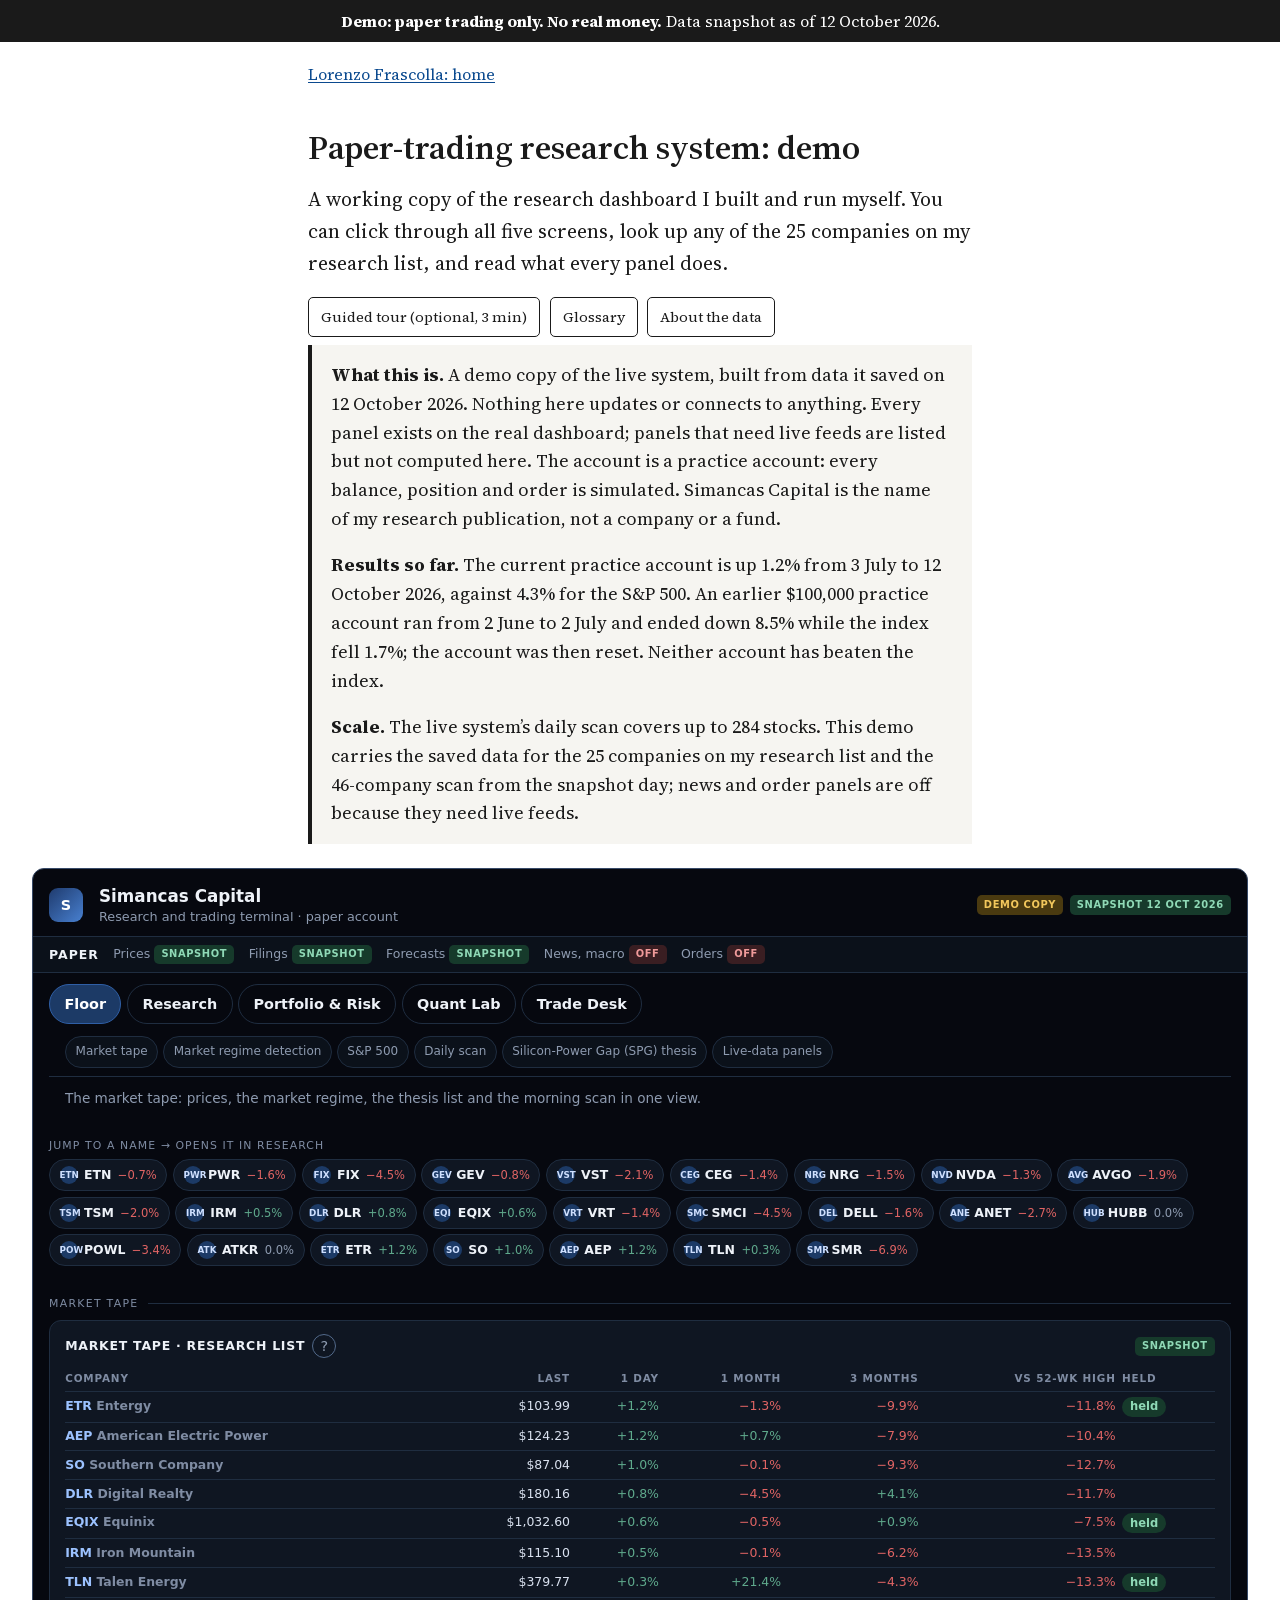
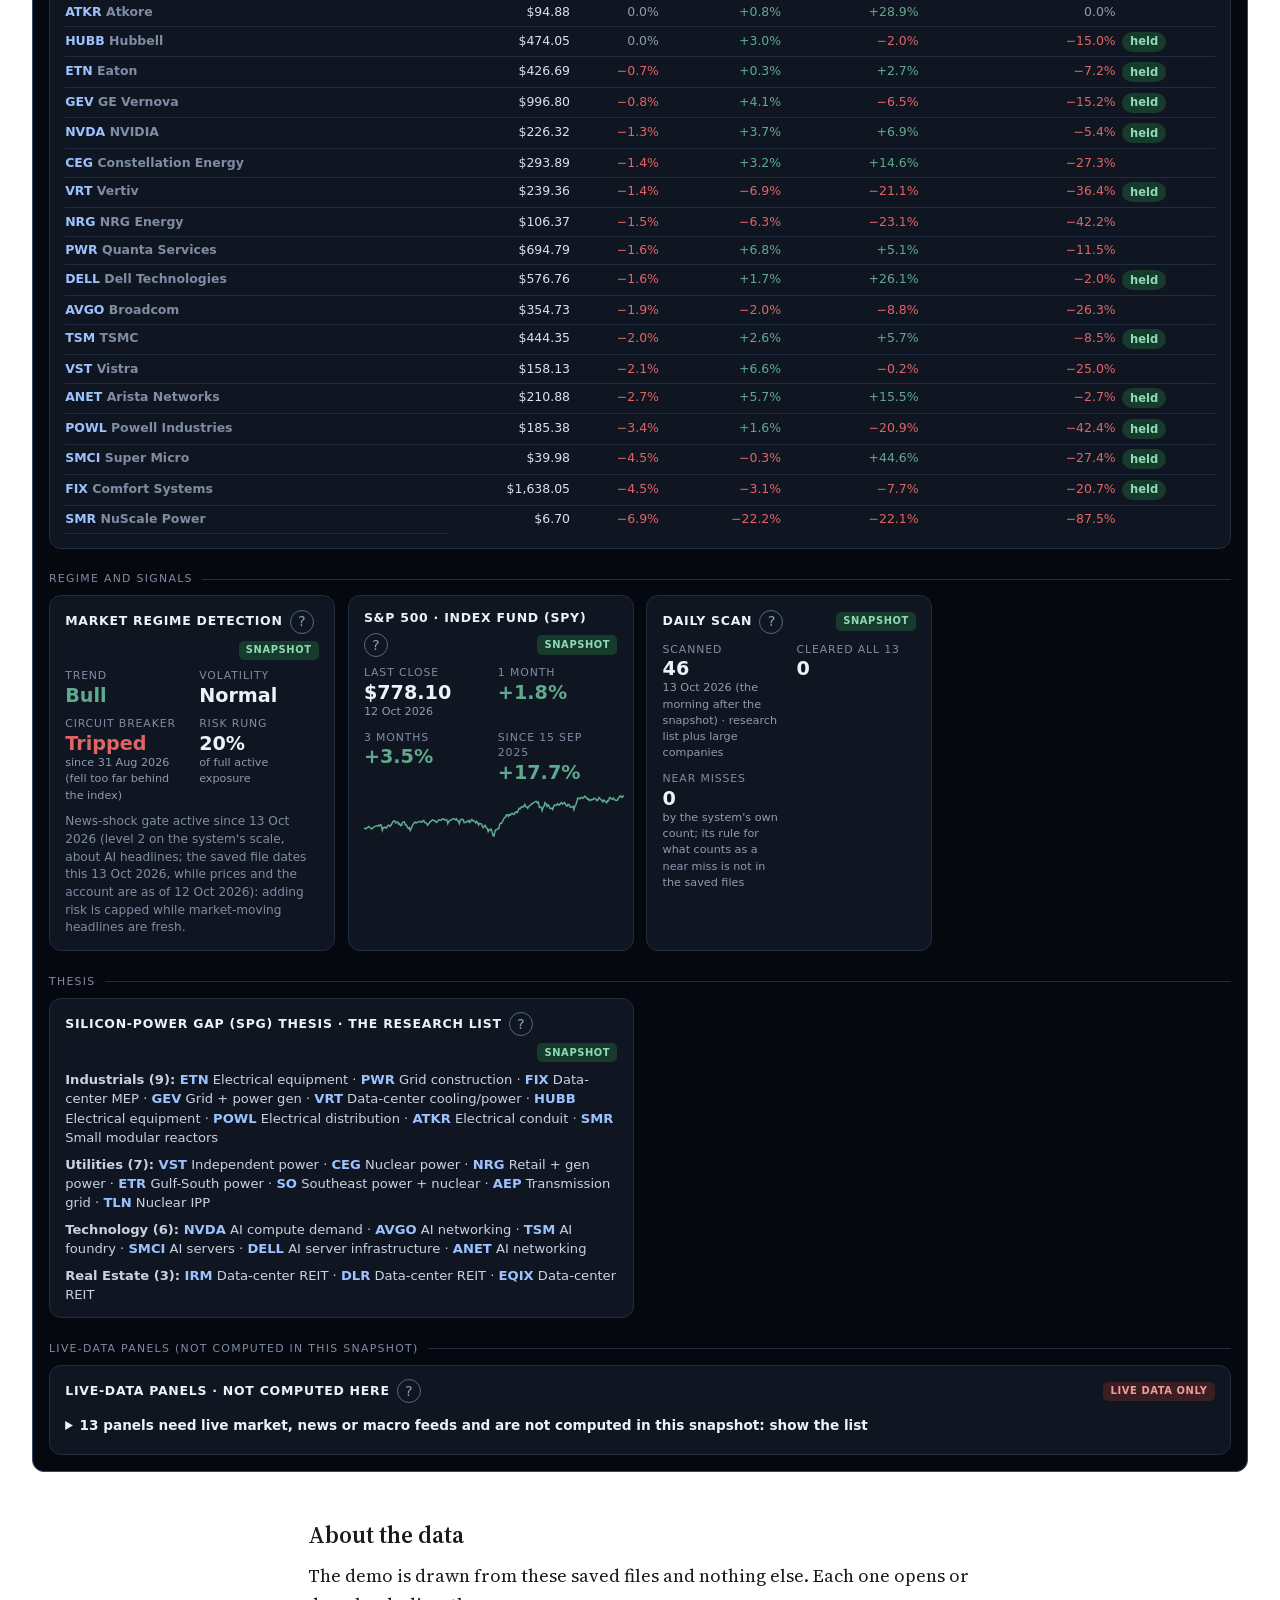
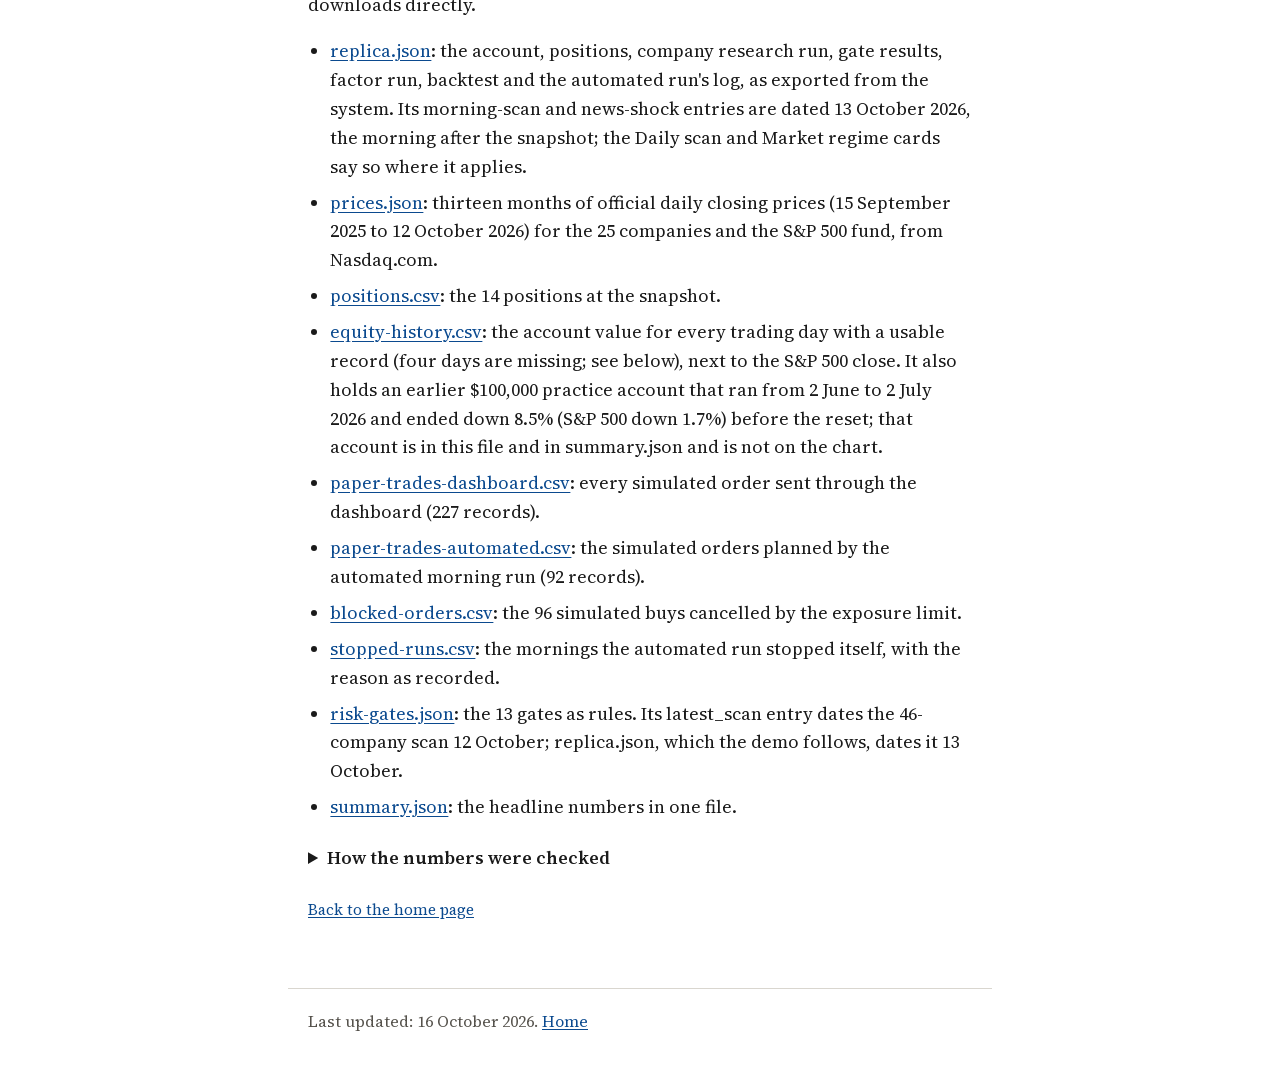
==== commit 958d833a: "Post paper v39.1 and 21-tab model; start-here box, AI note up front; readers page matched to corresp" ====
--- a/dashboard/index.html
+++ b/dashboard/index.html
@@ -25,6 +25,8 @@
 </p>
 <div class="note">
 <p><strong>What this is.</strong> A demo copy of the live system, built from data it saved on 12 October 2026. Nothing here updates or connects to anything. Every panel exists on the real dashboard; panels that need live feeds are listed but not computed here. The account is a practice account: every balance, position and order is simulated. Simancas Capital is the name of my research publication, not a company or a fund.</p>
+<p><strong>Results so far.</strong> The current practice account is up 1.2% from 3 July to 12 October 2026, against 4.3% for the S&amp;P 500. An earlier $100,000 practice account ran from 2 June to 2 July and ended down 8.5% while the index fell 1.7%; the account was then reset. Neither account has beaten the index.</p>
+<p><strong>Scale.</strong> The live system’s daily scan covers up to 284 stocks. This demo carries the saved data for the 25 companies on my research list and the 46-company scan from the snapshot day; news and order panels are off because they need live feeds.</p>
 </div>
 <noscript><p class="note">The dashboard needs JavaScript to draw itself. Without it, the saved data files are listed under About the data below, and the home page links the rest of the site.</p></noscript>
 
@@ -106,7 +108,7 @@
 </div>
 
 <footer class="site-footer">
-<p>Last updated: 14 October 2026. <a href="../">Home</a></p>
+<p>Last updated: 16 October 2026. <a href="../">Home</a></p>
 </footer>
 <script src="../assets/tour.js?v=13" defer></script>
 <script src="../assets/terminal.js?v=18" defer></script>
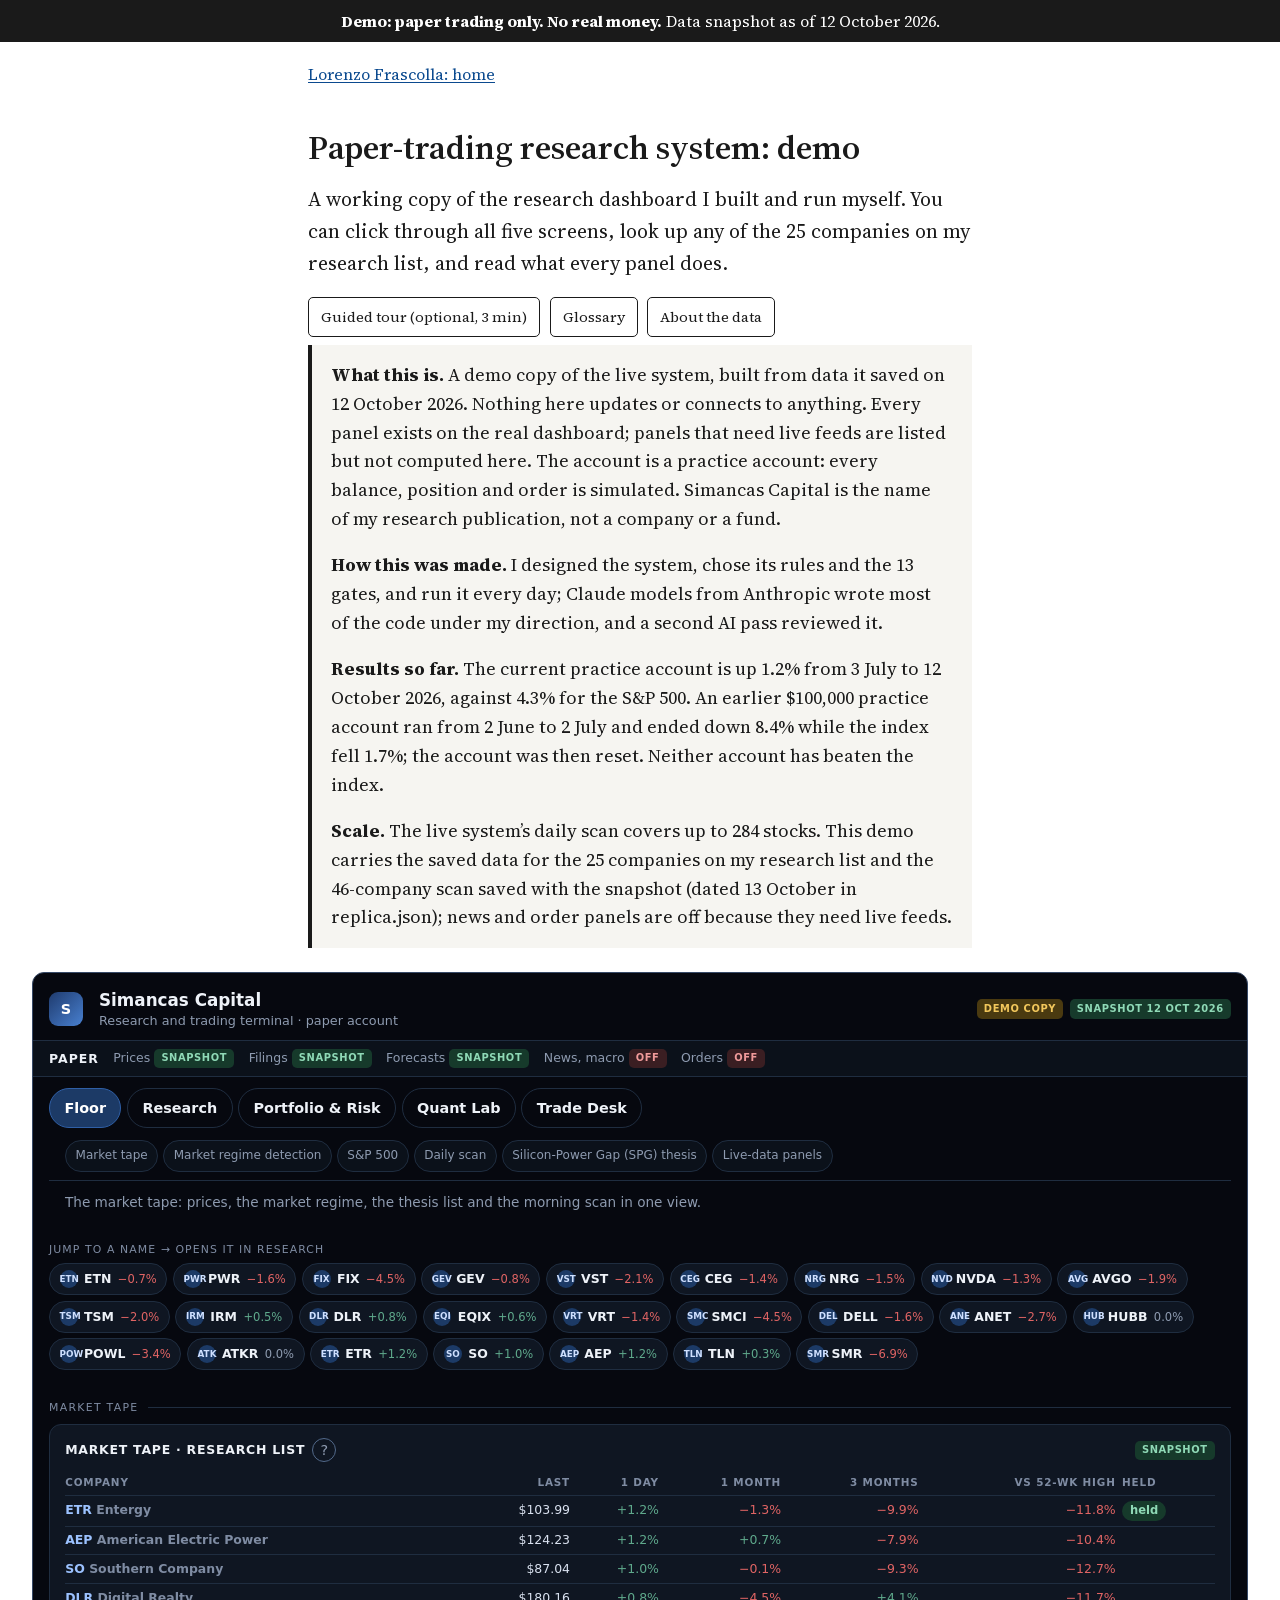
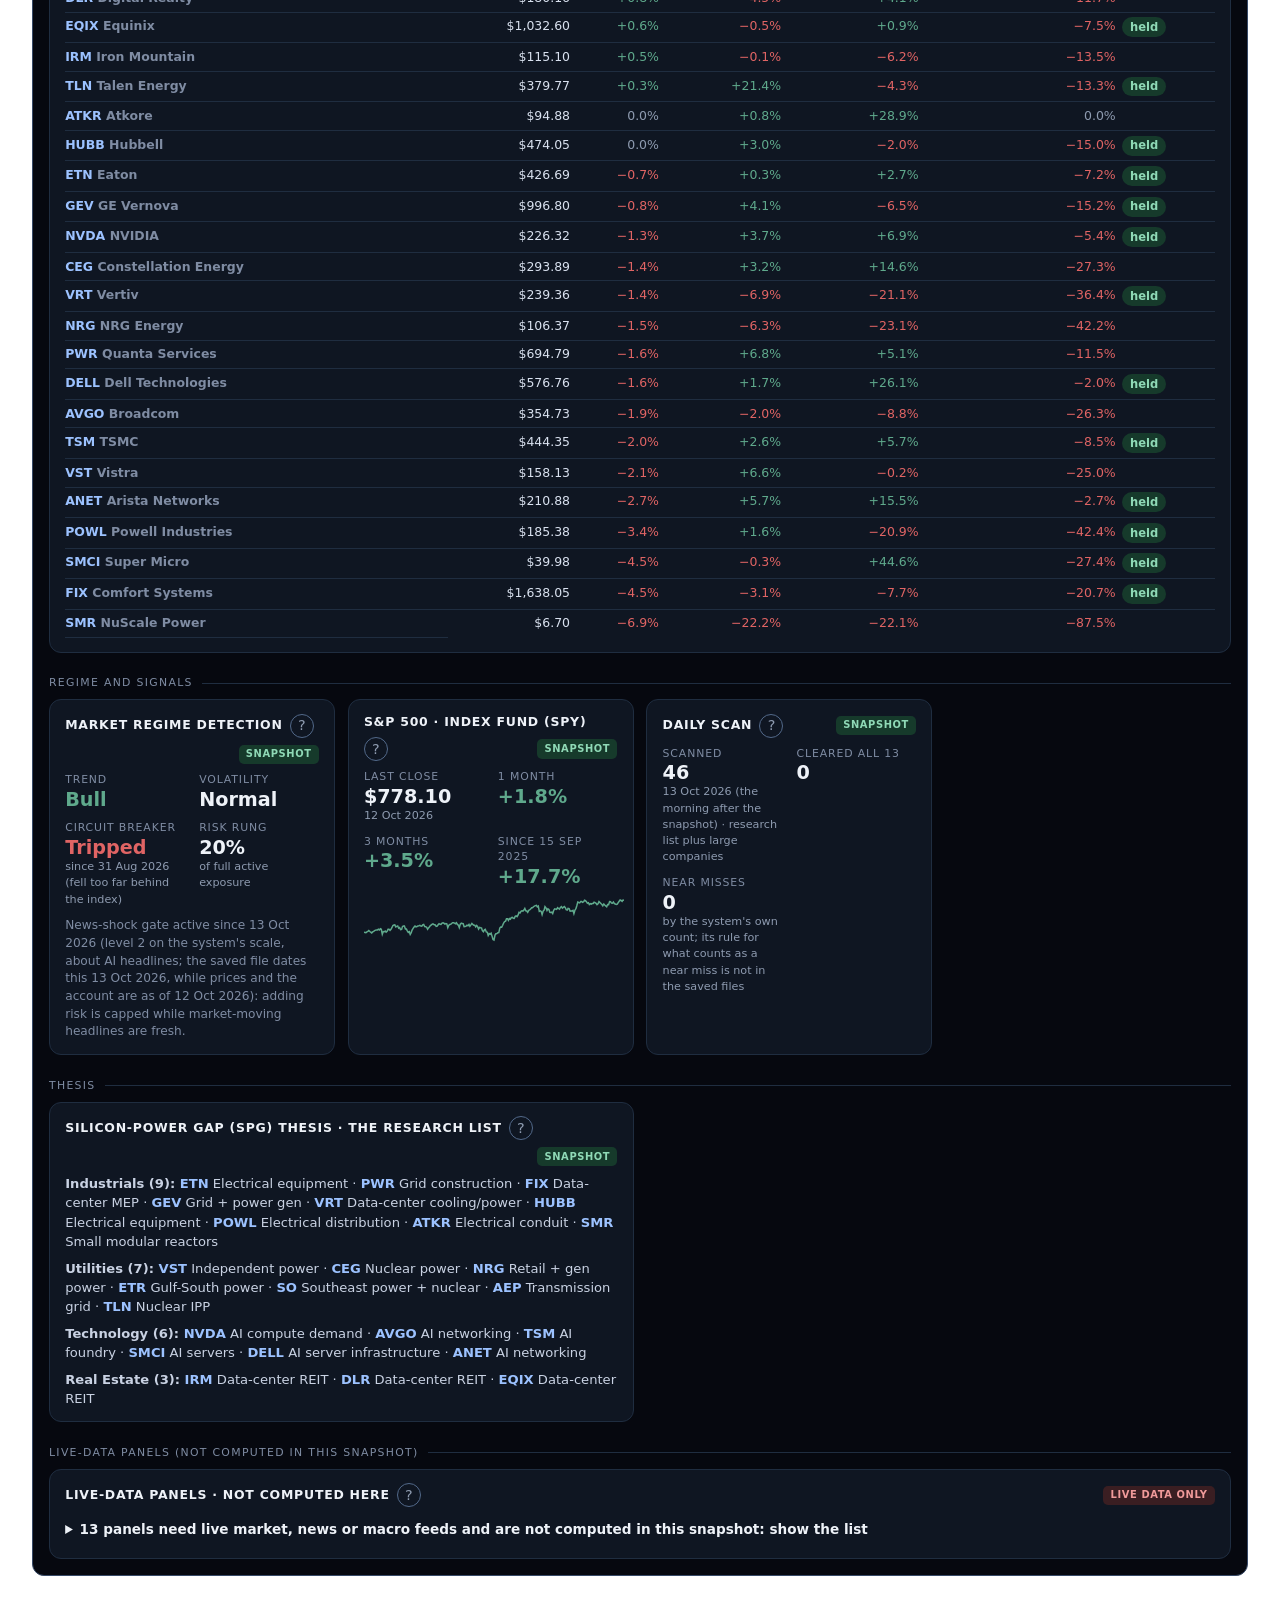
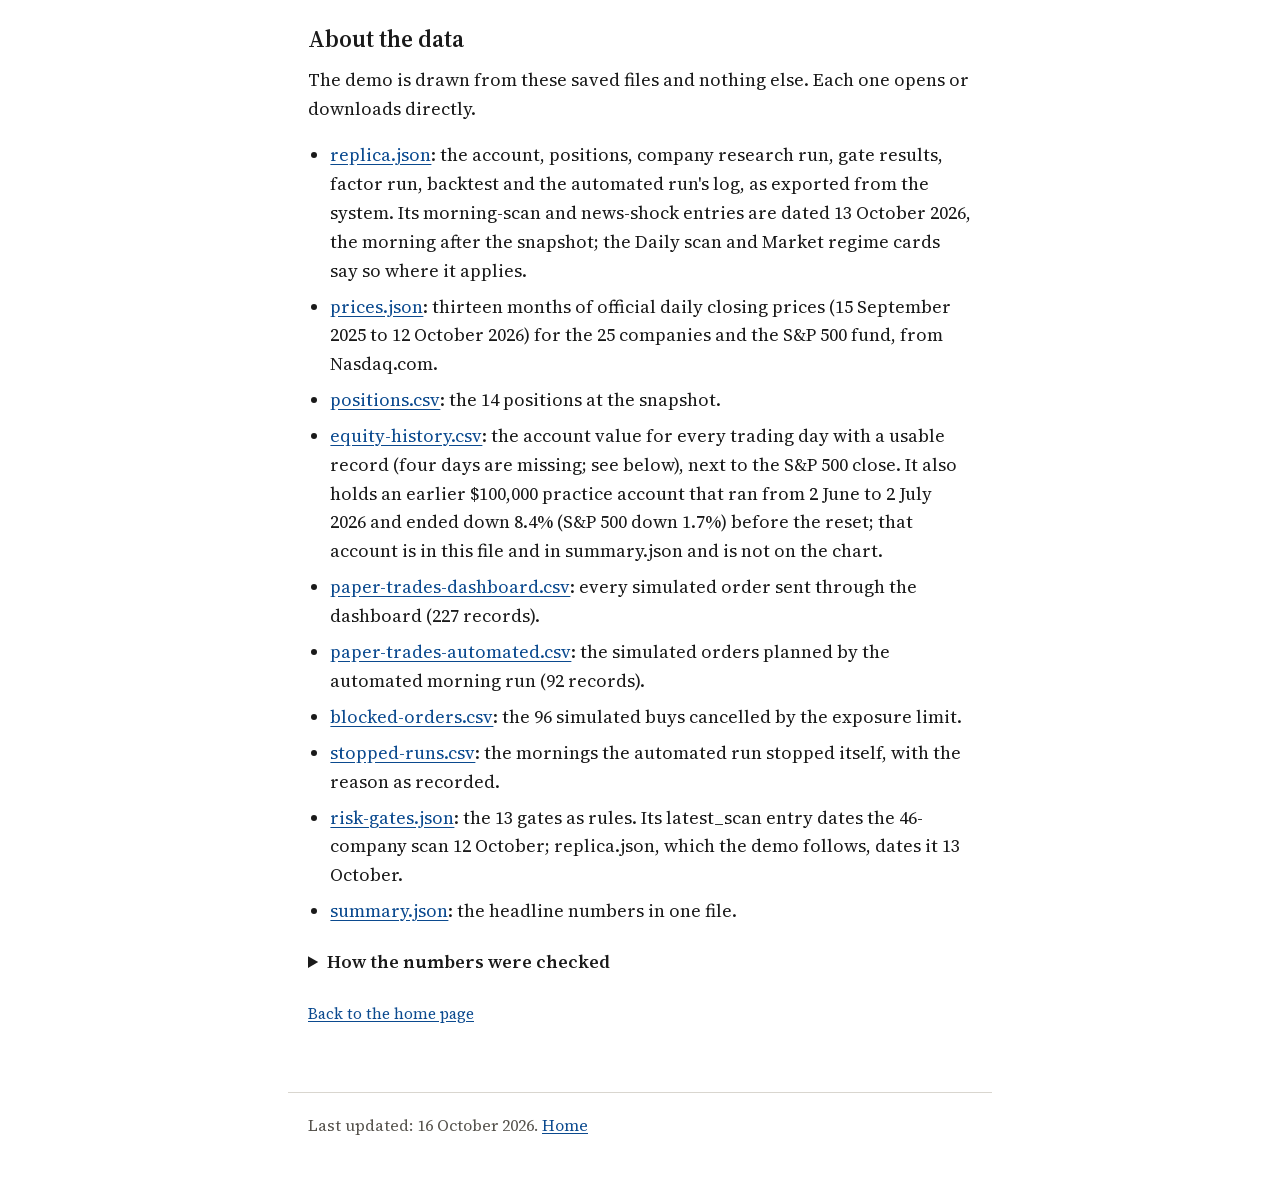
==== commit 2c3d0ccd: "Final pass: paper 39.1 wording fixes, authorship wording for essays and code, reader descriptions ma" ====
--- a/dashboard/index.html
+++ b/dashboard/index.html
@@ -25,8 +25,9 @@
 </p>
 <div class="note">
 <p><strong>What this is.</strong> A demo copy of the live system, built from data it saved on 12 October 2026. Nothing here updates or connects to anything. Every panel exists on the real dashboard; panels that need live feeds are listed but not computed here. The account is a practice account: every balance, position and order is simulated. Simancas Capital is the name of my research publication, not a company or a fund.</p>
-<p><strong>Results so far.</strong> The current practice account is up 1.2% from 3 July to 12 October 2026, against 4.3% for the S&amp;P 500. An earlier $100,000 practice account ran from 2 June to 2 July and ended down 8.5% while the index fell 1.7%; the account was then reset. Neither account has beaten the index.</p>
-<p><strong>Scale.</strong> The live system’s daily scan covers up to 284 stocks. This demo carries the saved data for the 25 companies on my research list and the 46-company scan from the snapshot day; news and order panels are off because they need live feeds.</p>
+<p><strong>How this was made.</strong> I designed the system, chose its rules and the 13 gates, and run it every day; Claude models from Anthropic wrote most of the code under my direction, and a second AI pass reviewed it.</p>
+<p><strong>Results so far.</strong> The current practice account is up 1.2% from 3 July to 12 October 2026, against 4.3% for the S&amp;P 500. An earlier $100,000 practice account ran from 2 June to 2 July and ended down 8.4% while the index fell 1.7%; the account was then reset. Neither account has beaten the index.</p>
+<p><strong>Scale.</strong> The live system’s daily scan covers up to 284 stocks. This demo carries the saved data for the 25 companies on my research list and the 46-company scan saved with the snapshot (dated 13 October in replica.json); news and order panels are off because they need live feeds.</p>
 </div>
 <noscript><p class="note">The dashboard needs JavaScript to draw itself. Without it, the saved data files are listed under About the data below, and the home page links the rest of the site.</p></noscript>
 
@@ -47,7 +48,7 @@
 <li><a href="../data/replica.json">replica.json</a>: the account, positions, company research run, gate results, factor run, backtest and the automated run's log, as exported from the system. Its morning-scan and news-shock entries are dated 13 October 2026, the morning after the snapshot; the Daily scan and Market regime cards say so where it applies.</li>
 <li><a href="../data/prices.json">prices.json</a>: thirteen months of official daily closing prices (15 September 2025 to 12 October 2026) for the 25 companies and the S&amp;P 500 fund, from Nasdaq.com.</li>
 <li><a href="../data/positions.csv">positions.csv</a>: the 14 positions at the snapshot.</li>
-<li><a href="../data/equity-history.csv">equity-history.csv</a>: the account value for every trading day with a usable record (four days are missing; see below), next to the S&amp;P 500 close. It also holds an earlier $100,000 practice account that ran from 2 June to 2 July 2026 and ended down 8.5% (S&amp;P 500 down 1.7%) before the reset; that account is in this file and in summary.json and is not on the chart.</li>
+<li><a href="../data/equity-history.csv">equity-history.csv</a>: the account value for every trading day with a usable record (four days are missing; see below), next to the S&amp;P 500 close. It also holds an earlier $100,000 practice account that ran from 2 June to 2 July 2026 and ended down 8.4% (S&amp;P 500 down 1.7%) before the reset; that account is in this file and in summary.json and is not on the chart.</li>
 <li><a href="../data/paper-trades-dashboard.csv">paper-trades-dashboard.csv</a>: every simulated order sent through the dashboard (227 records).</li>
 <li><a href="../data/paper-trades-automated.csv">paper-trades-automated.csv</a>: the simulated orders planned by the automated morning run (92 records).</li>
 <li><a href="../data/blocked-orders.csv">blocked-orders.csv</a>: the 96 simulated buys cancelled by the exposure limit.</li>
@@ -75,7 +76,7 @@
 <dt>Account value (equity)</dt><dd>What the account would be worth if everything in it were sold at the latest prices.</dd>
 <dt>S&amp;P 500</dt><dd>An index that tracks 500 large US companies, the usual yardstick for the US stock market. SPY is a fund that tracks it.</dd>
 <dt>Benchmark</dt><dd>The yardstick a portfolio is compared with. Here it is the S&amp;P 500.</dd>
-<dt>Research list (SPG universe)</dt><dd>SPG is the Silicon-Power Gap, my research paper. The research list is the 25 companies it points at: grid equipment, power producers, data-center landlords and chip suppliers.</dd>
+<dt>Research list (SPG universe)</dt><dd>SPG is the Silicon-Power Gap, my research paper. The research list is 25 US-listed companies chosen around the paper’s thesis: grid equipment, power producers, data-center landlords and chip suppliers.</dd>
 <dt>Risk gate</dt><dd>A yes-or-no rule a company must pass before the system will flag it as a buy candidate. There are 13.</dd>
 <dt>Exposure limit</dt><dd>A cap on the total size of the portfolio compared with the account value. The last check before any simulated order is sent.</dd>
 <dt>Circuit breaker</dt><dd>A rule that stops the automated run from adding risk after the account falls too far behind the index, until the rules re-arm it. The saved files do not define what counts as risk here; the run's log shows it still bought the index fund on 4 September 2026 while the breaker was tripped (marked on the Performance chart).</dd>
@@ -111,6 +112,6 @@
 <p>Last updated: 16 October 2026. <a href="../">Home</a></p>
 </footer>
 <script src="../assets/tour.js?v=13" defer></script>
-<script src="../assets/terminal.js?v=18" defer></script>
+<script src="../assets/terminal.js?v=19" defer></script>
 </body>
 </html>
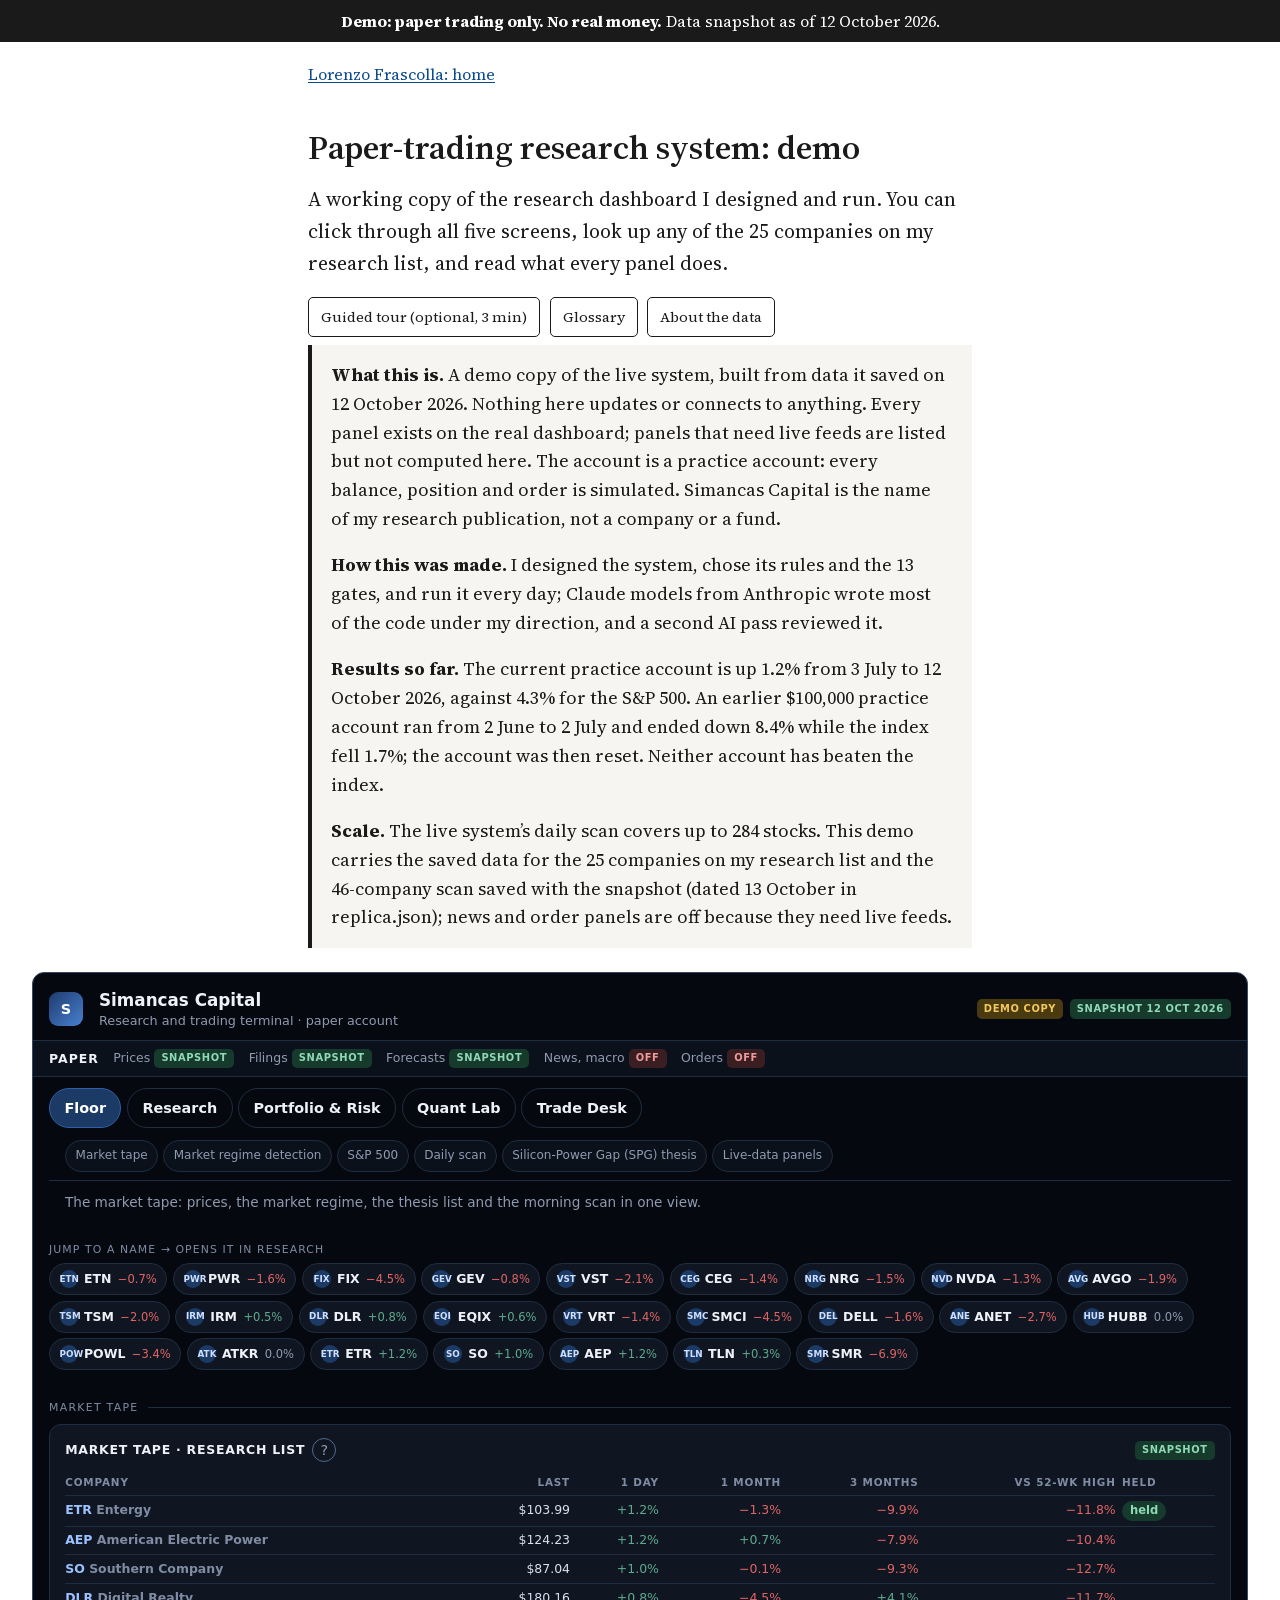
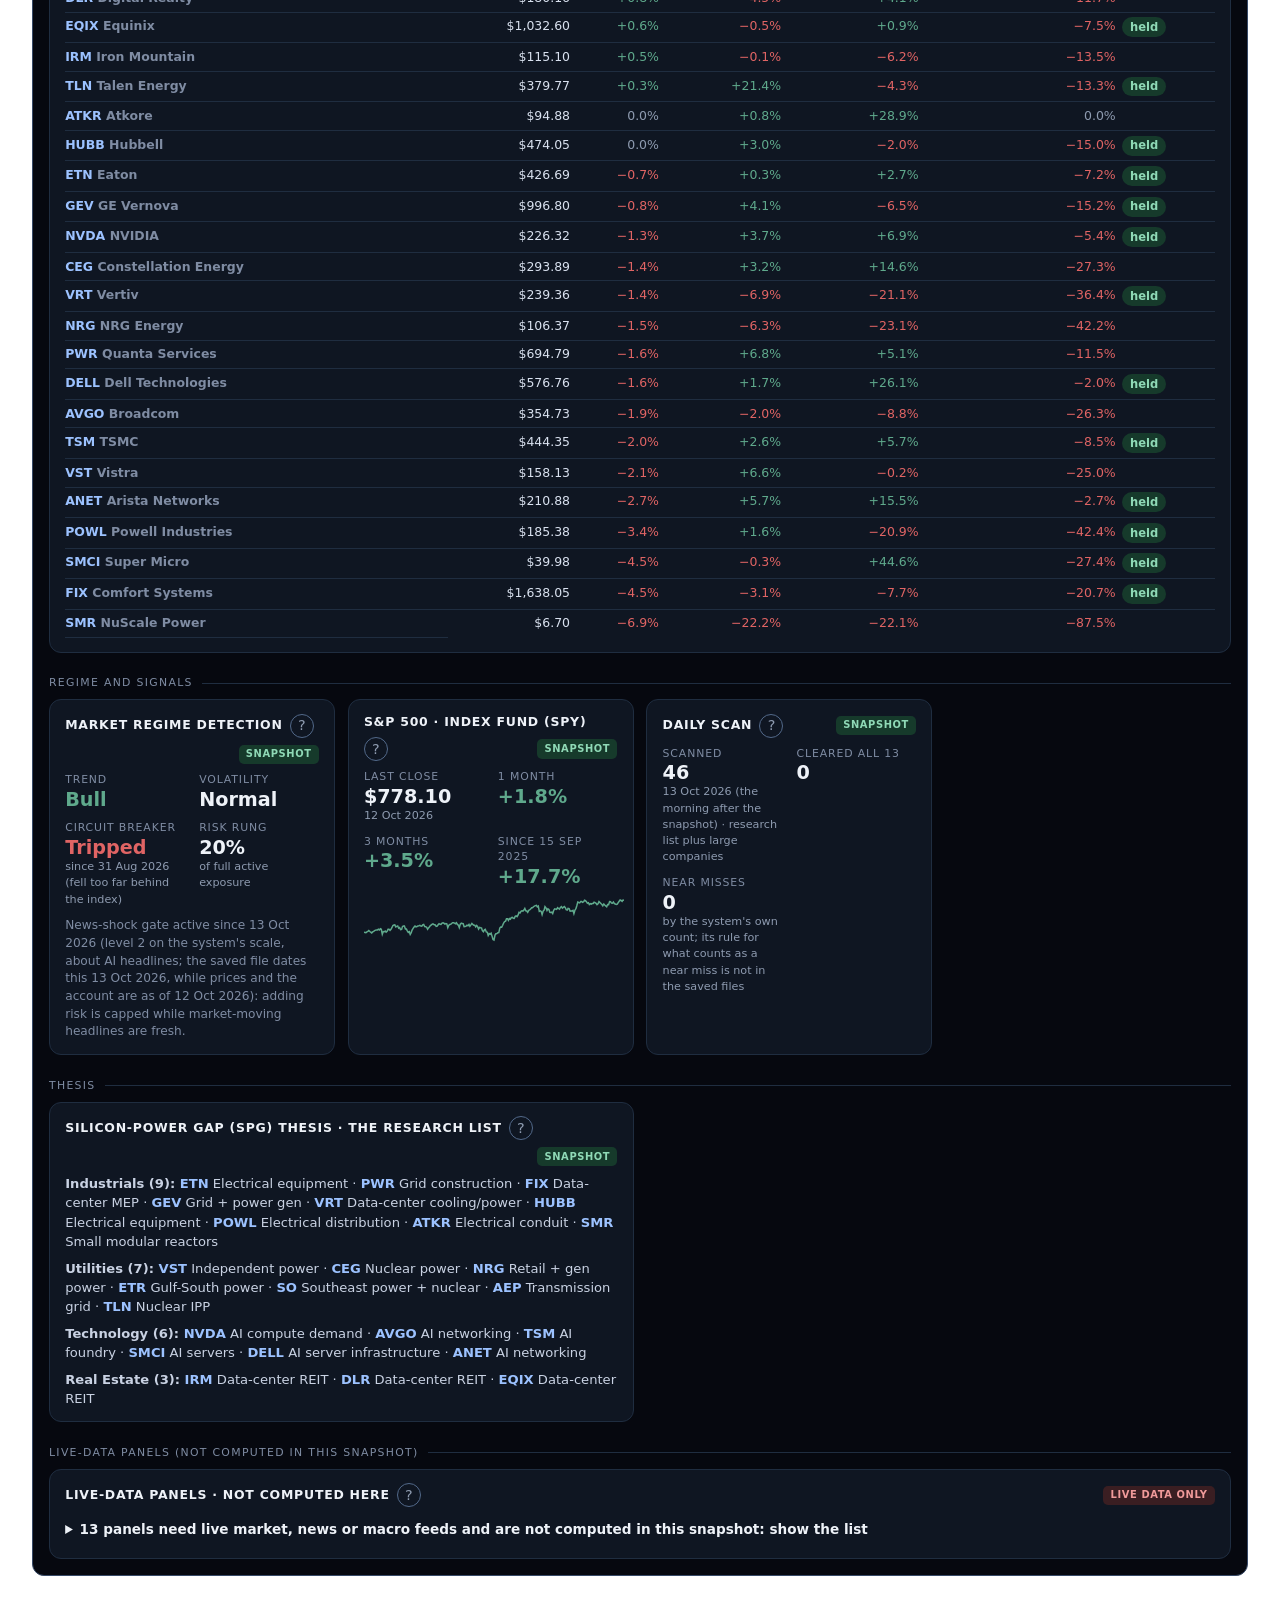
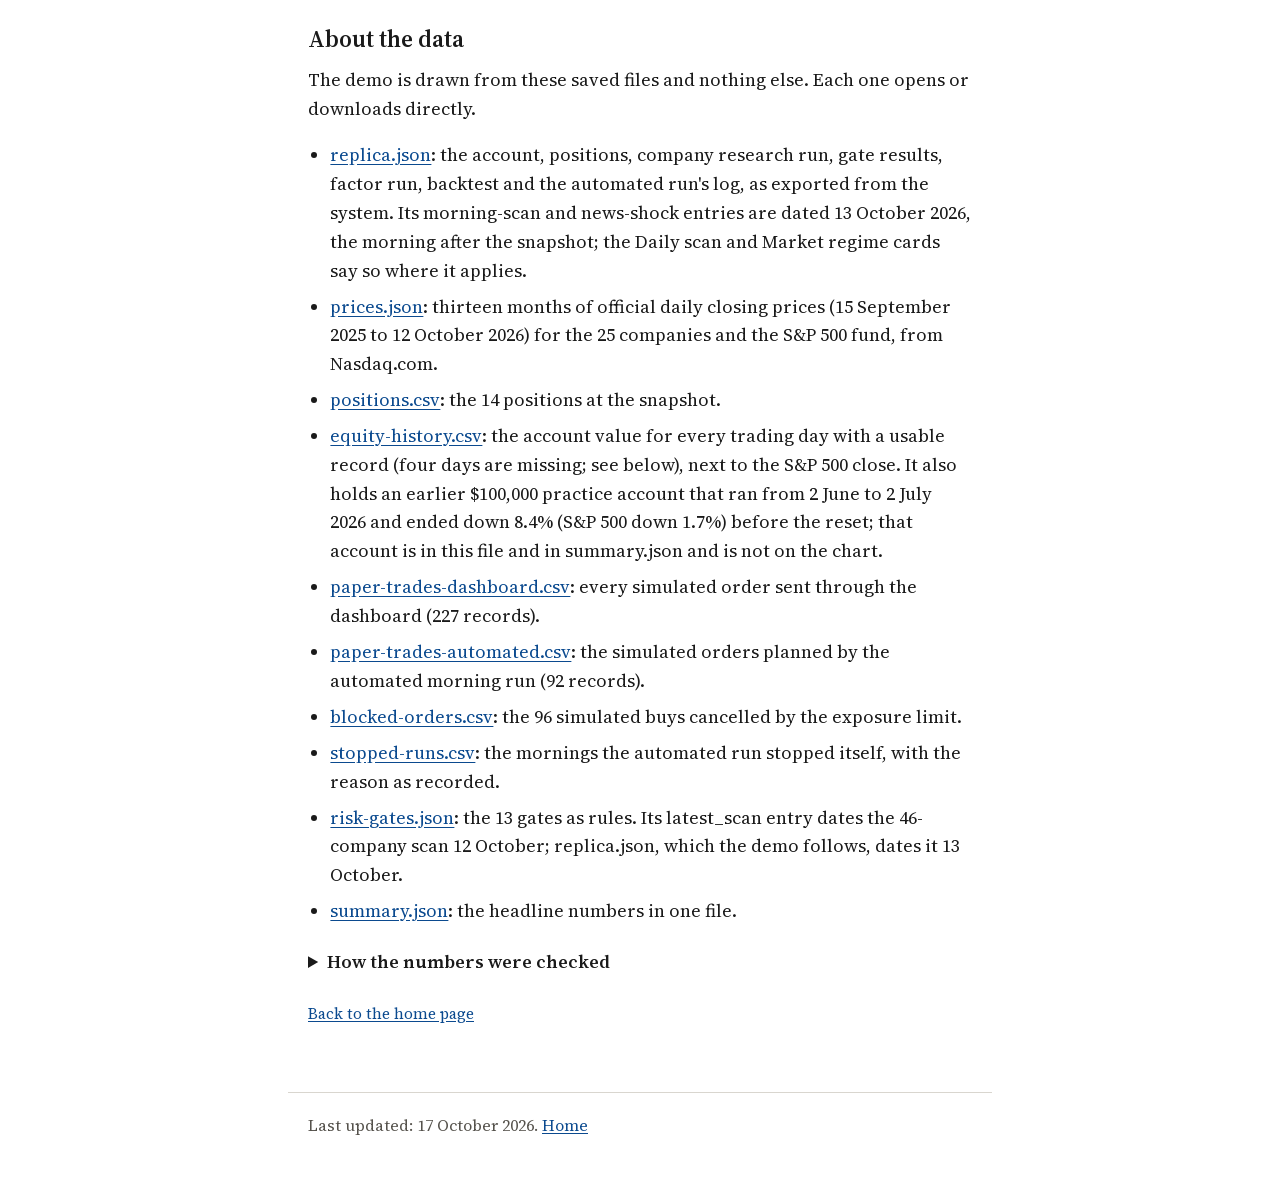
==== commit 2dc4c471: "Freeze pass: consistency fixes across the paper, summary, model, appendix and pages - Paper 39.1 re-" ====
--- a/dashboard/index.html
+++ b/dashboard/index.html
@@ -17,7 +17,7 @@
 <header class="site-header"><a href="../">Lorenzo Frascolla: home</a></header>
 <main id="main">
 <h1>Paper-trading research system: demo</h1>
-<p class="lede">A working copy of the research dashboard I built and run myself. You can click through all five screens, look up any of the 25 companies on my research list, and read what every panel does.</p>
+<p class="lede">A working copy of the research dashboard I designed and run. You can click through all five screens, look up any of the 25 companies on my research list, and read what every panel does.</p>
 <p class="controls">
 <button type="button" class="ctl small" id="btn-tour">Guided tour (optional, 3 min)</button>
 <button type="button" class="ctl small" id="btn-glossary" aria-expanded="false" aria-controls="glossary">Glossary</button>
@@ -109,7 +109,7 @@
 </div>
 
 <footer class="site-footer">
-<p>Last updated: 16 October 2026. <a href="../">Home</a></p>
+<p>Last updated: 17 October 2026. <a href="../">Home</a></p>
 </footer>
 <script src="../assets/tour.js?v=13" defer></script>
 <script src="../assets/terminal.js?v=19" defer></script>
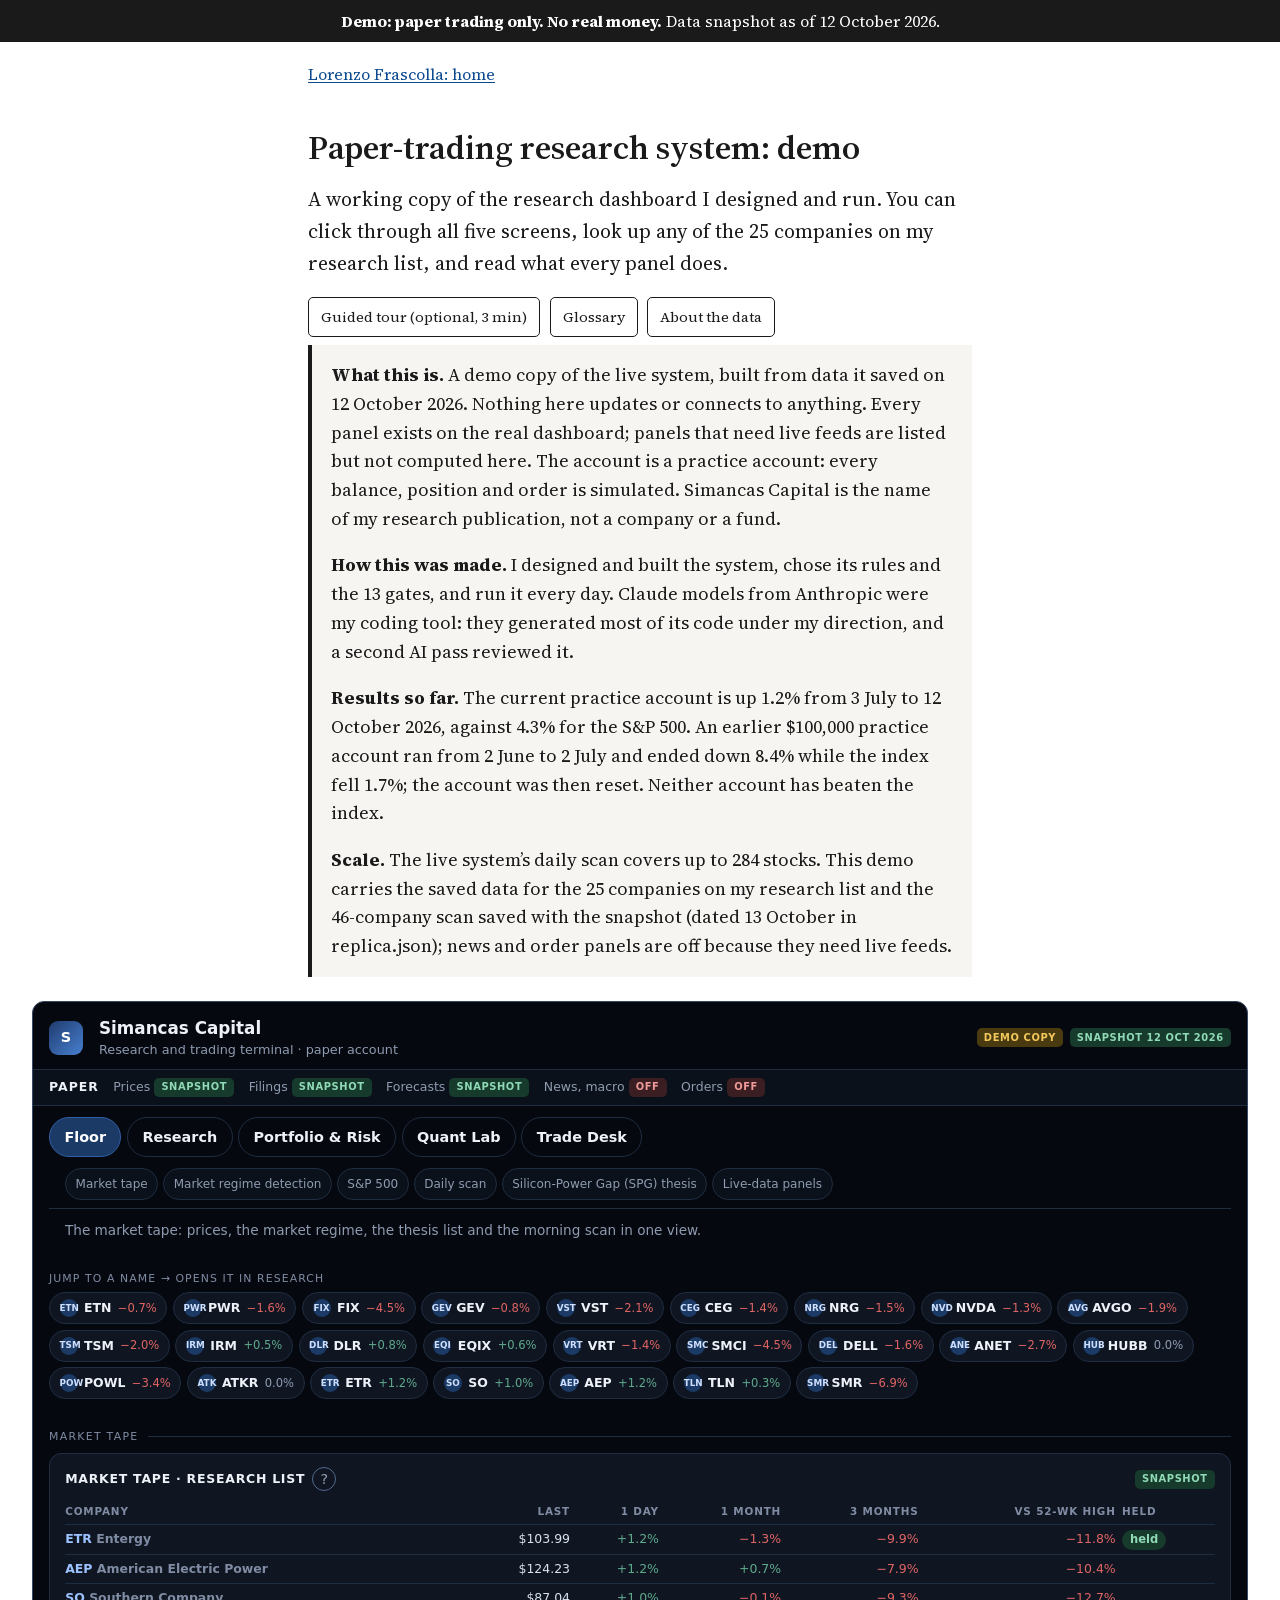
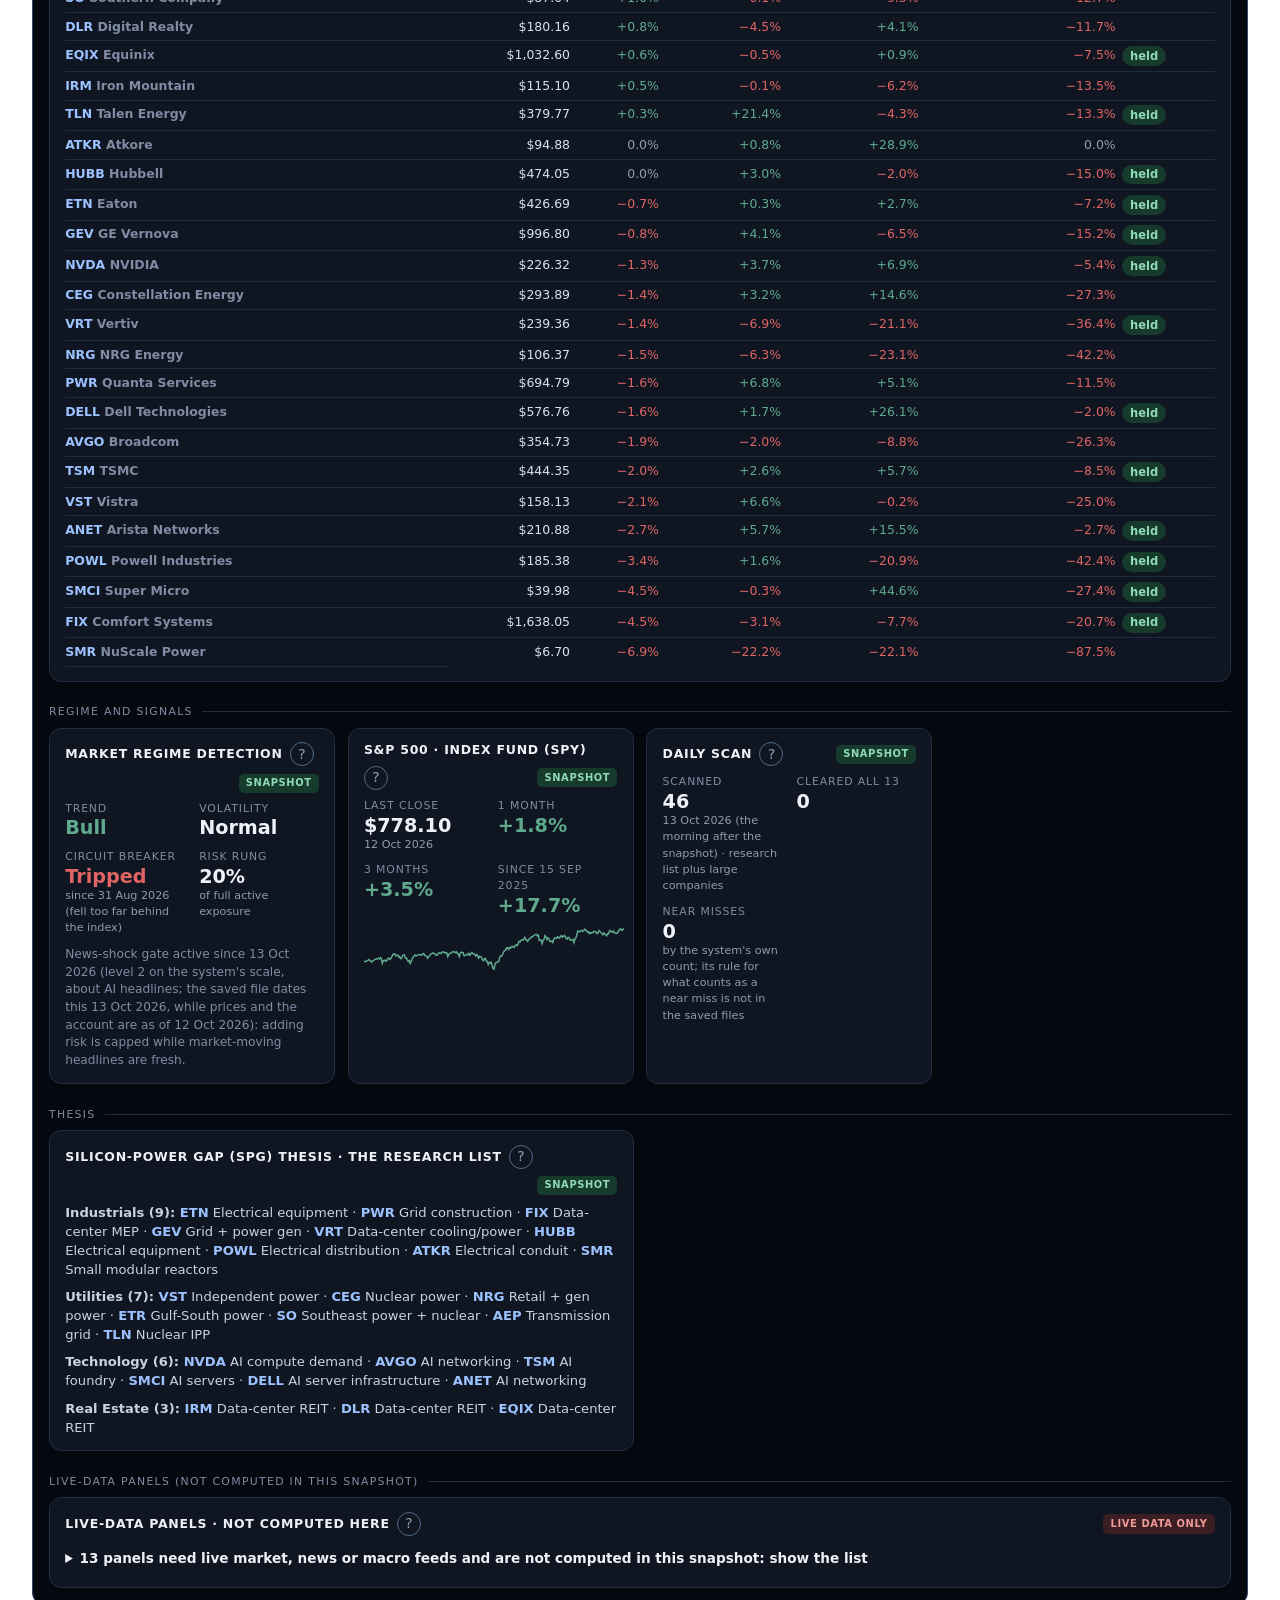
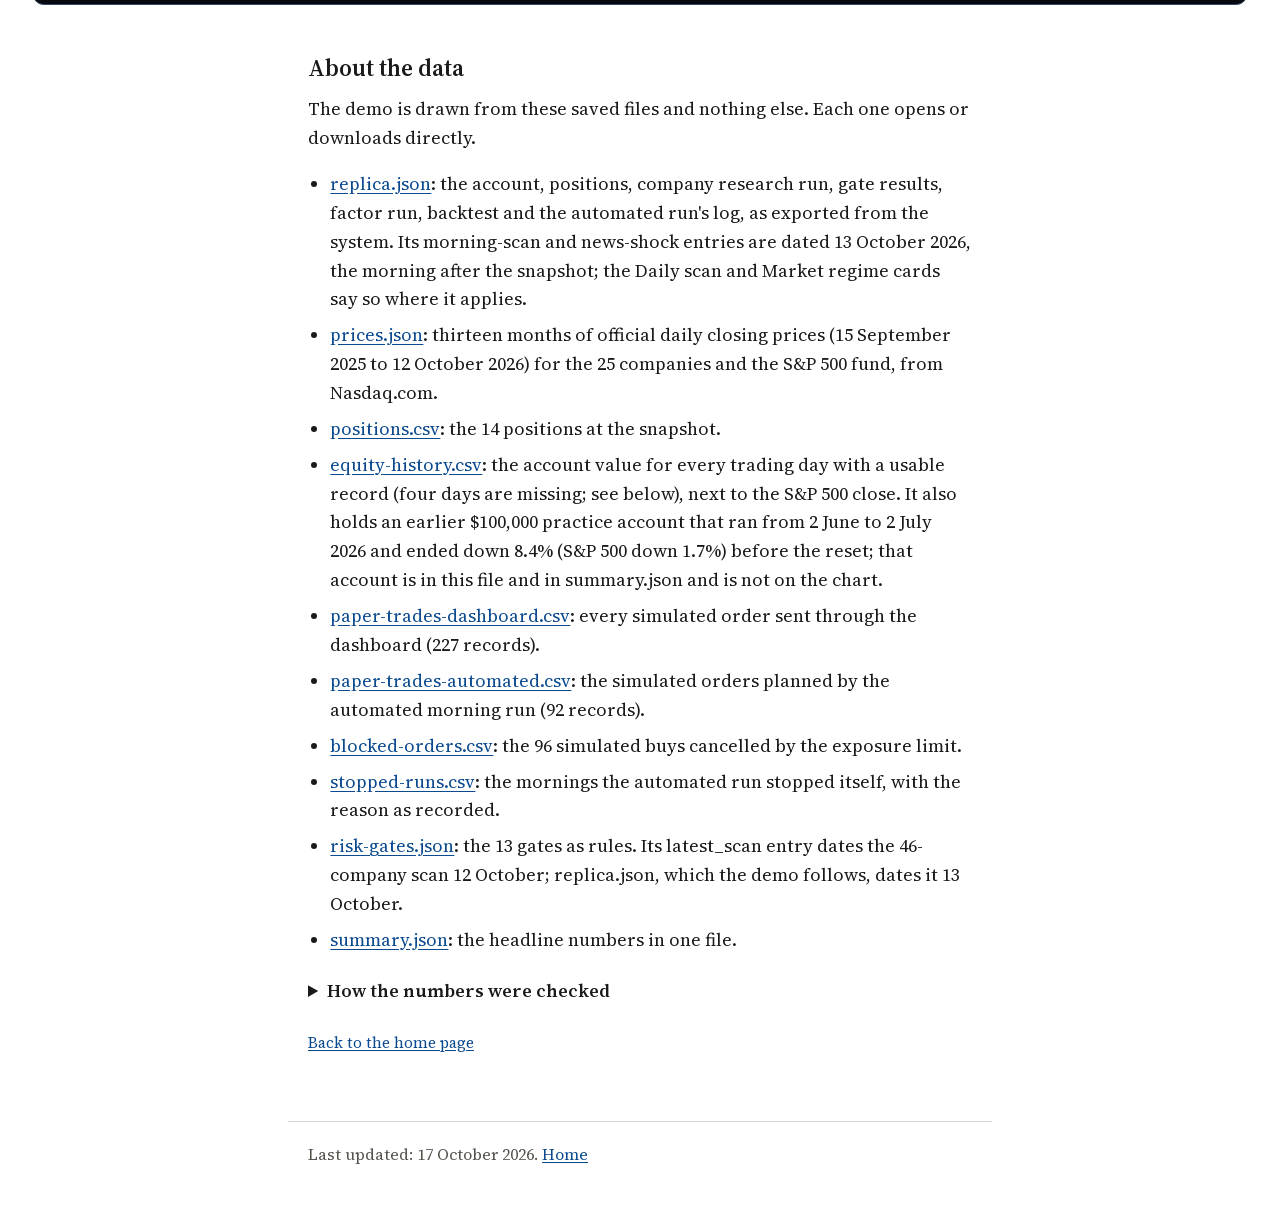
==== commit 937b12f7: "Audit fixes: equations print correctly, contradictory sentences reworded, contact line off the model" ====
--- a/dashboard/index.html
+++ b/dashboard/index.html
@@ -25,7 +25,7 @@
 </p>
 <div class="note">
 <p><strong>What this is.</strong> A demo copy of the live system, built from data it saved on 12 October 2026. Nothing here updates or connects to anything. Every panel exists on the real dashboard; panels that need live feeds are listed but not computed here. The account is a practice account: every balance, position and order is simulated. Simancas Capital is the name of my research publication, not a company or a fund.</p>
-<p><strong>How this was made.</strong> I designed the system, chose its rules and the 13 gates, and run it every day; Claude models from Anthropic wrote most of the code under my direction, and a second AI pass reviewed it.</p>
+<p><strong>How this was made.</strong> I designed and built the system, chose its rules and the 13 gates, and run it every day. Claude models from Anthropic were my coding tool: they generated most of its code under my direction, and a second AI pass reviewed it.</p>
 <p><strong>Results so far.</strong> The current practice account is up 1.2% from 3 July to 12 October 2026, against 4.3% for the S&amp;P 500. An earlier $100,000 practice account ran from 2 June to 2 July and ended down 8.4% while the index fell 1.7%; the account was then reset. Neither account has beaten the index.</p>
 <p><strong>Scale.</strong> The live system’s daily scan covers up to 284 stocks. This demo carries the saved data for the 25 companies on my research list and the 46-company scan saved with the snapshot (dated 13 October in replica.json); news and order panels are off because they need live feeds.</p>
 </div>
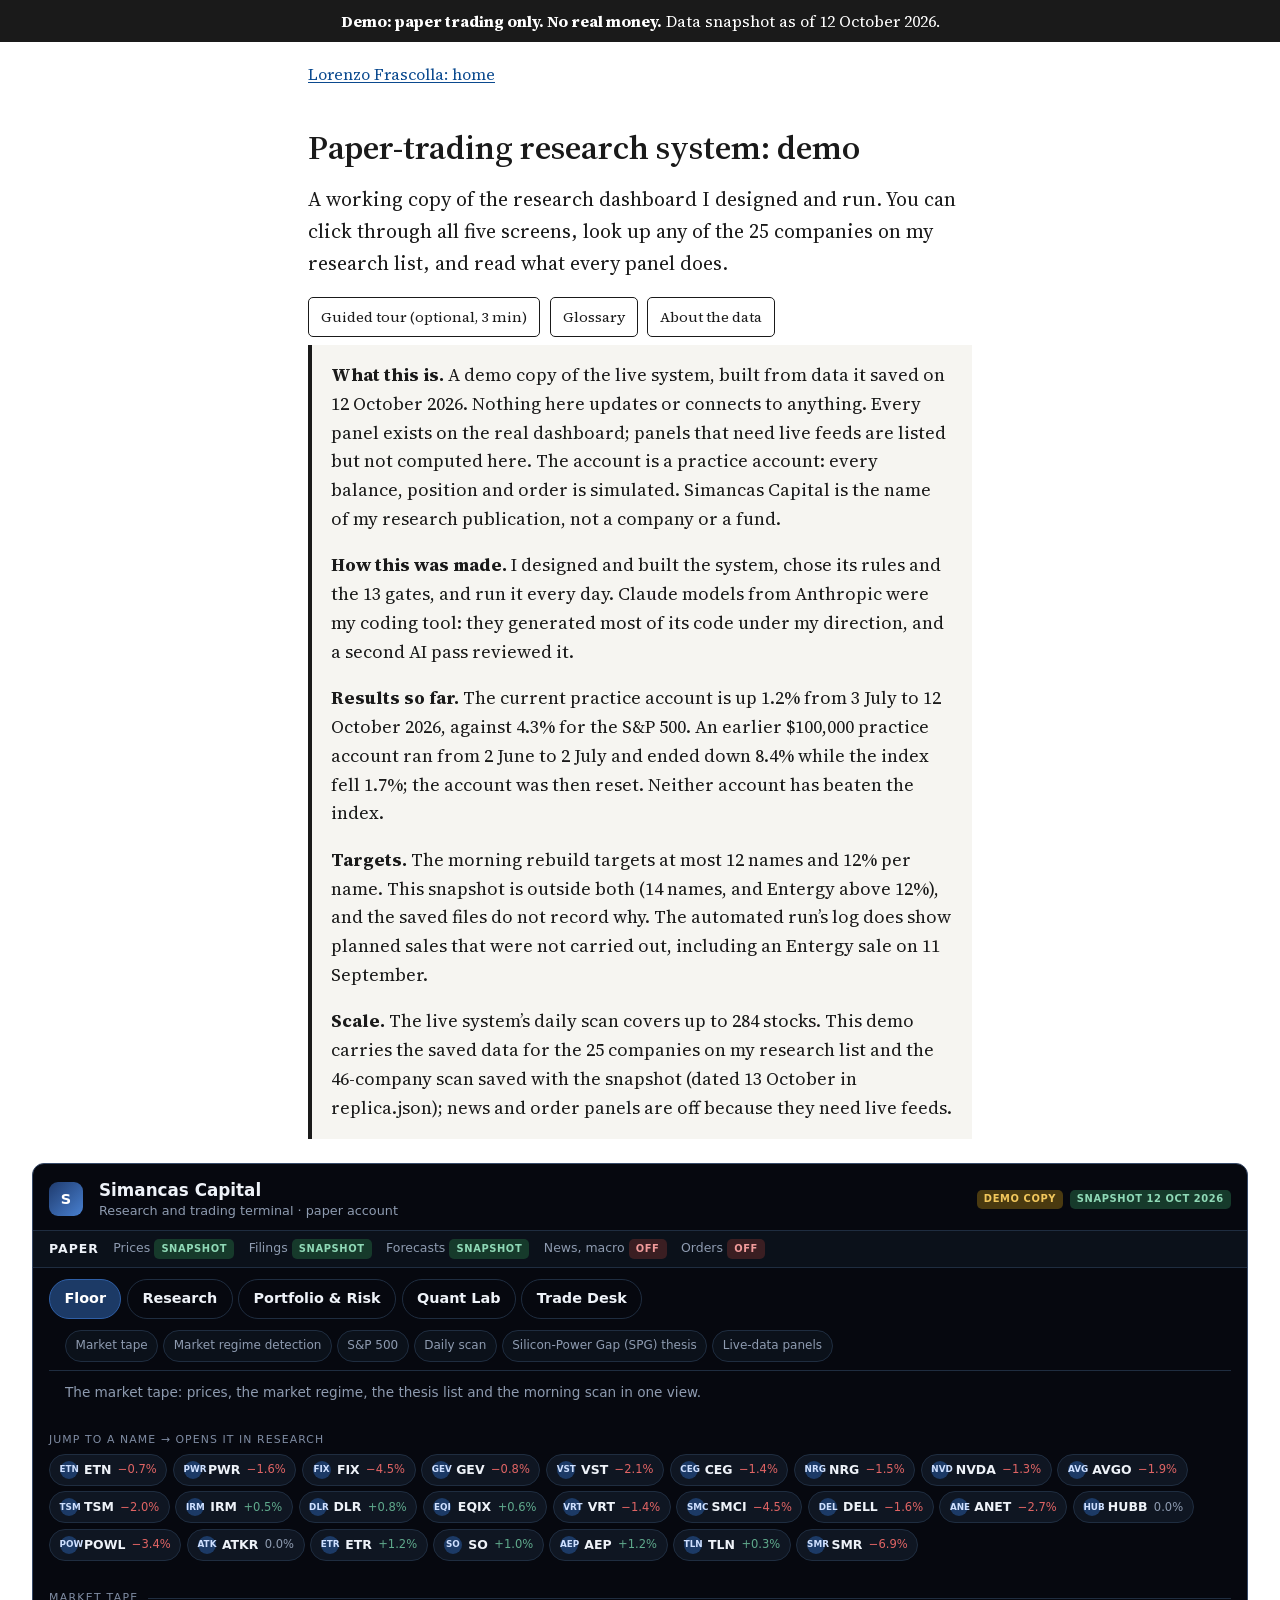
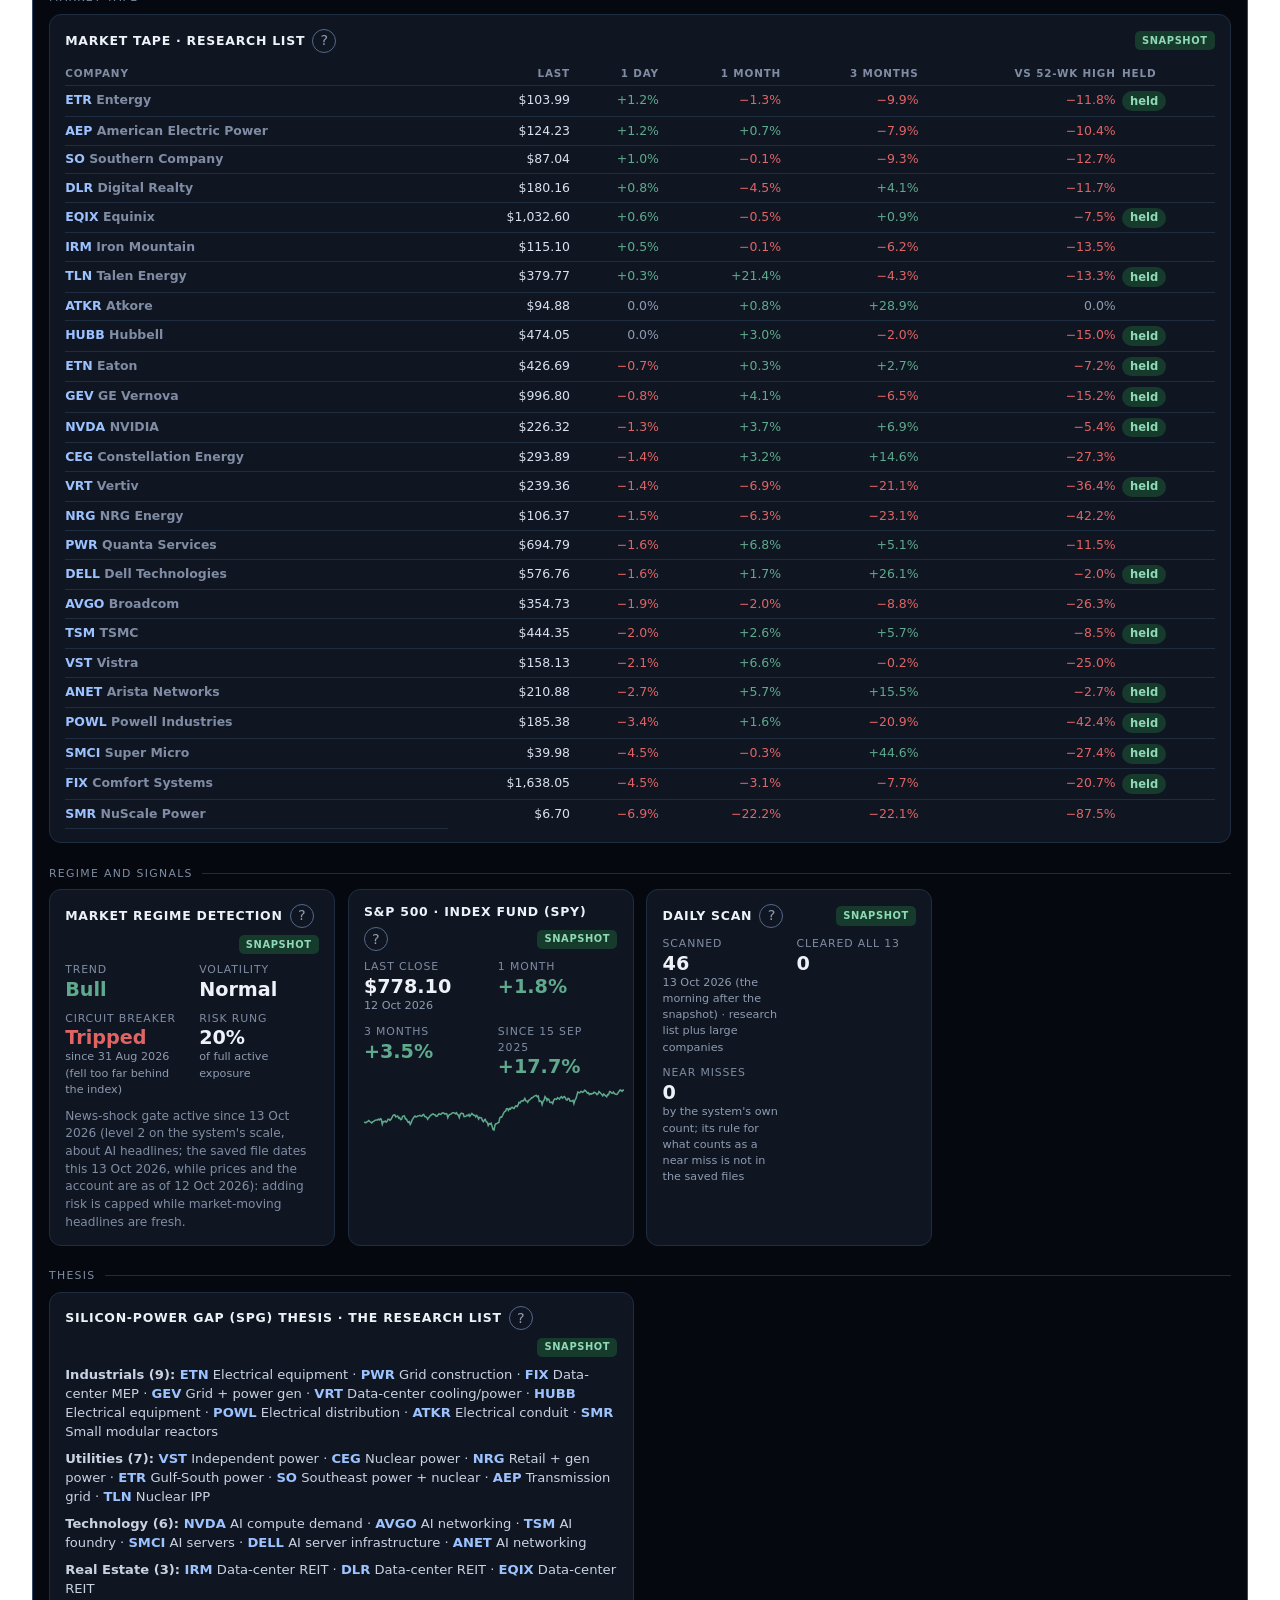
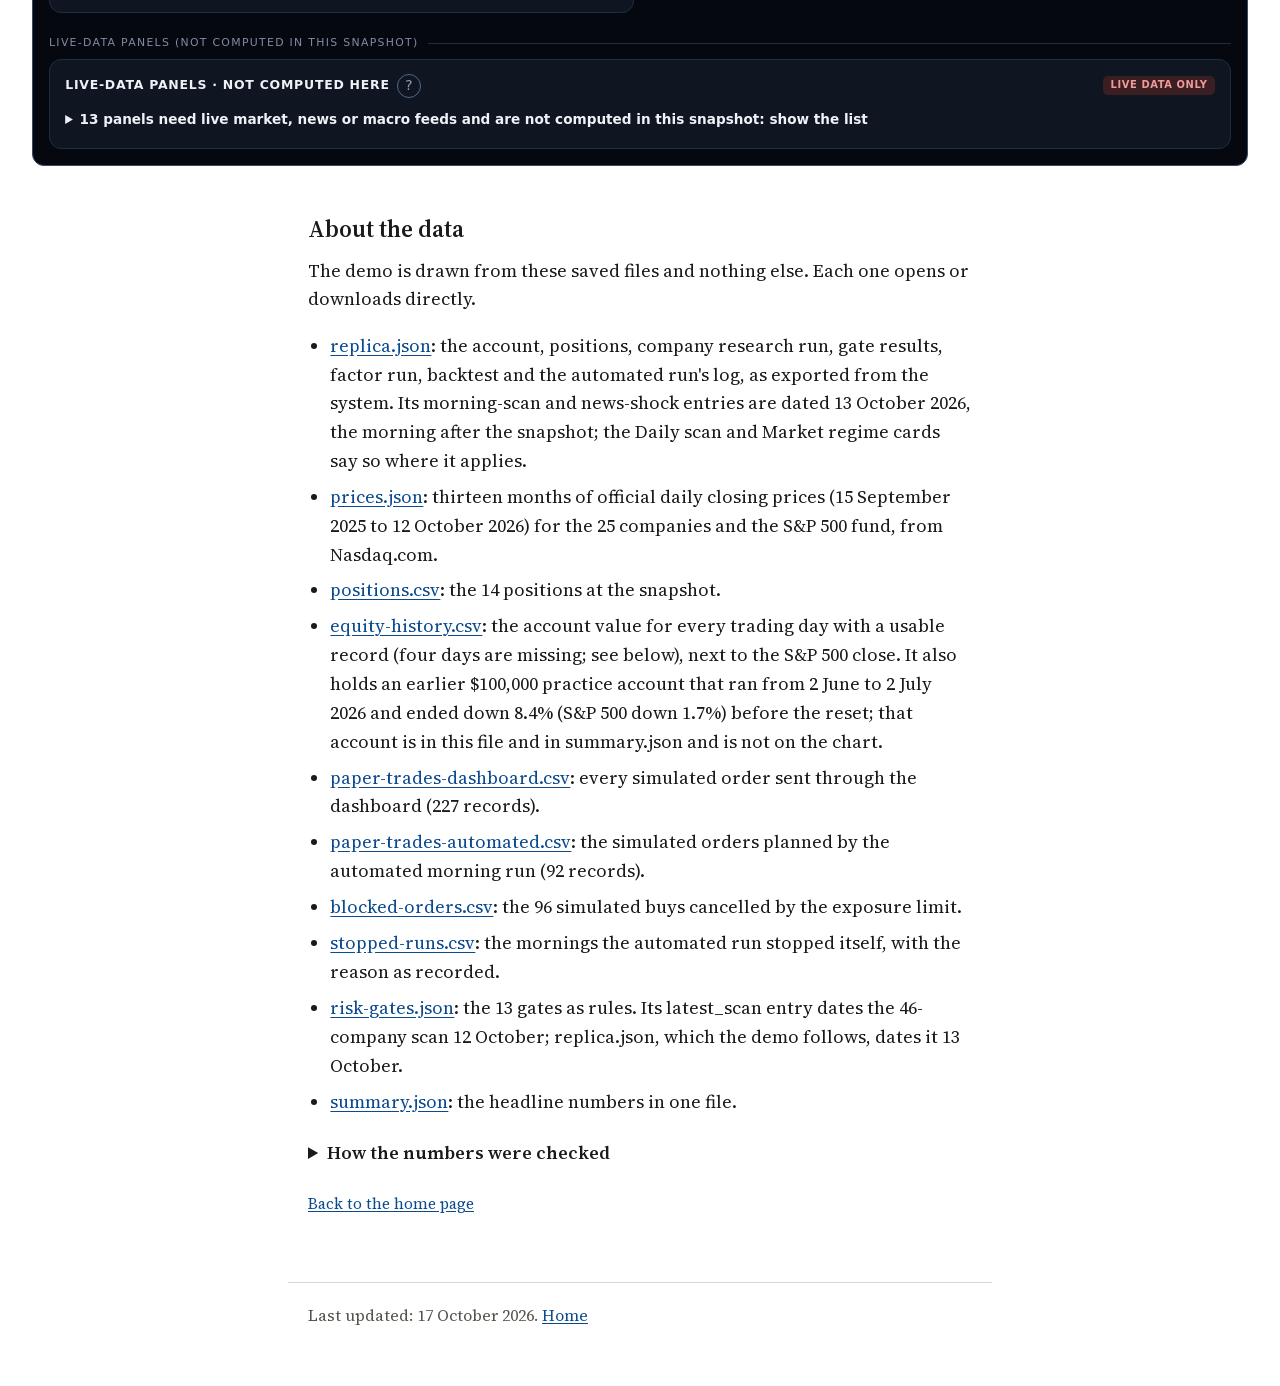
==== commit f3a4891d: "Demo: state plainly that the snapshot sits outside the rebuild's 12-name and 12% targets Co-Authored" ====
--- a/dashboard/index.html
+++ b/dashboard/index.html
@@ -27,6 +27,7 @@
 <p><strong>What this is.</strong> A demo copy of the live system, built from data it saved on 12 October 2026. Nothing here updates or connects to anything. Every panel exists on the real dashboard; panels that need live feeds are listed but not computed here. The account is a practice account: every balance, position and order is simulated. Simancas Capital is the name of my research publication, not a company or a fund.</p>
 <p><strong>How this was made.</strong> I designed and built the system, chose its rules and the 13 gates, and run it every day. Claude models from Anthropic were my coding tool: they generated most of its code under my direction, and a second AI pass reviewed it.</p>
 <p><strong>Results so far.</strong> The current practice account is up 1.2% from 3 July to 12 October 2026, against 4.3% for the S&amp;P 500. An earlier $100,000 practice account ran from 2 June to 2 July and ended down 8.4% while the index fell 1.7%; the account was then reset. Neither account has beaten the index.</p>
+<p><strong>Targets.</strong> The morning rebuild targets at most 12 names and 12% per name. This snapshot is outside both (14 names, and Entergy above 12%), and the saved files do not record why. The automated run&rsquo;s log does show planned sales that were not carried out, including an Entergy sale on 11 September.</p>
 <p><strong>Scale.</strong> The live system’s daily scan covers up to 284 stocks. This demo carries the saved data for the 25 companies on my research list and the 46-company scan saved with the snapshot (dated 13 October in replica.json); news and order panels are off because they need live feeds.</p>
 </div>
 <noscript><p class="note">The dashboard needs JavaScript to draw itself. Without it, the saved data files are listed under About the data below, and the home page links the rest of the site.</p></noscript>
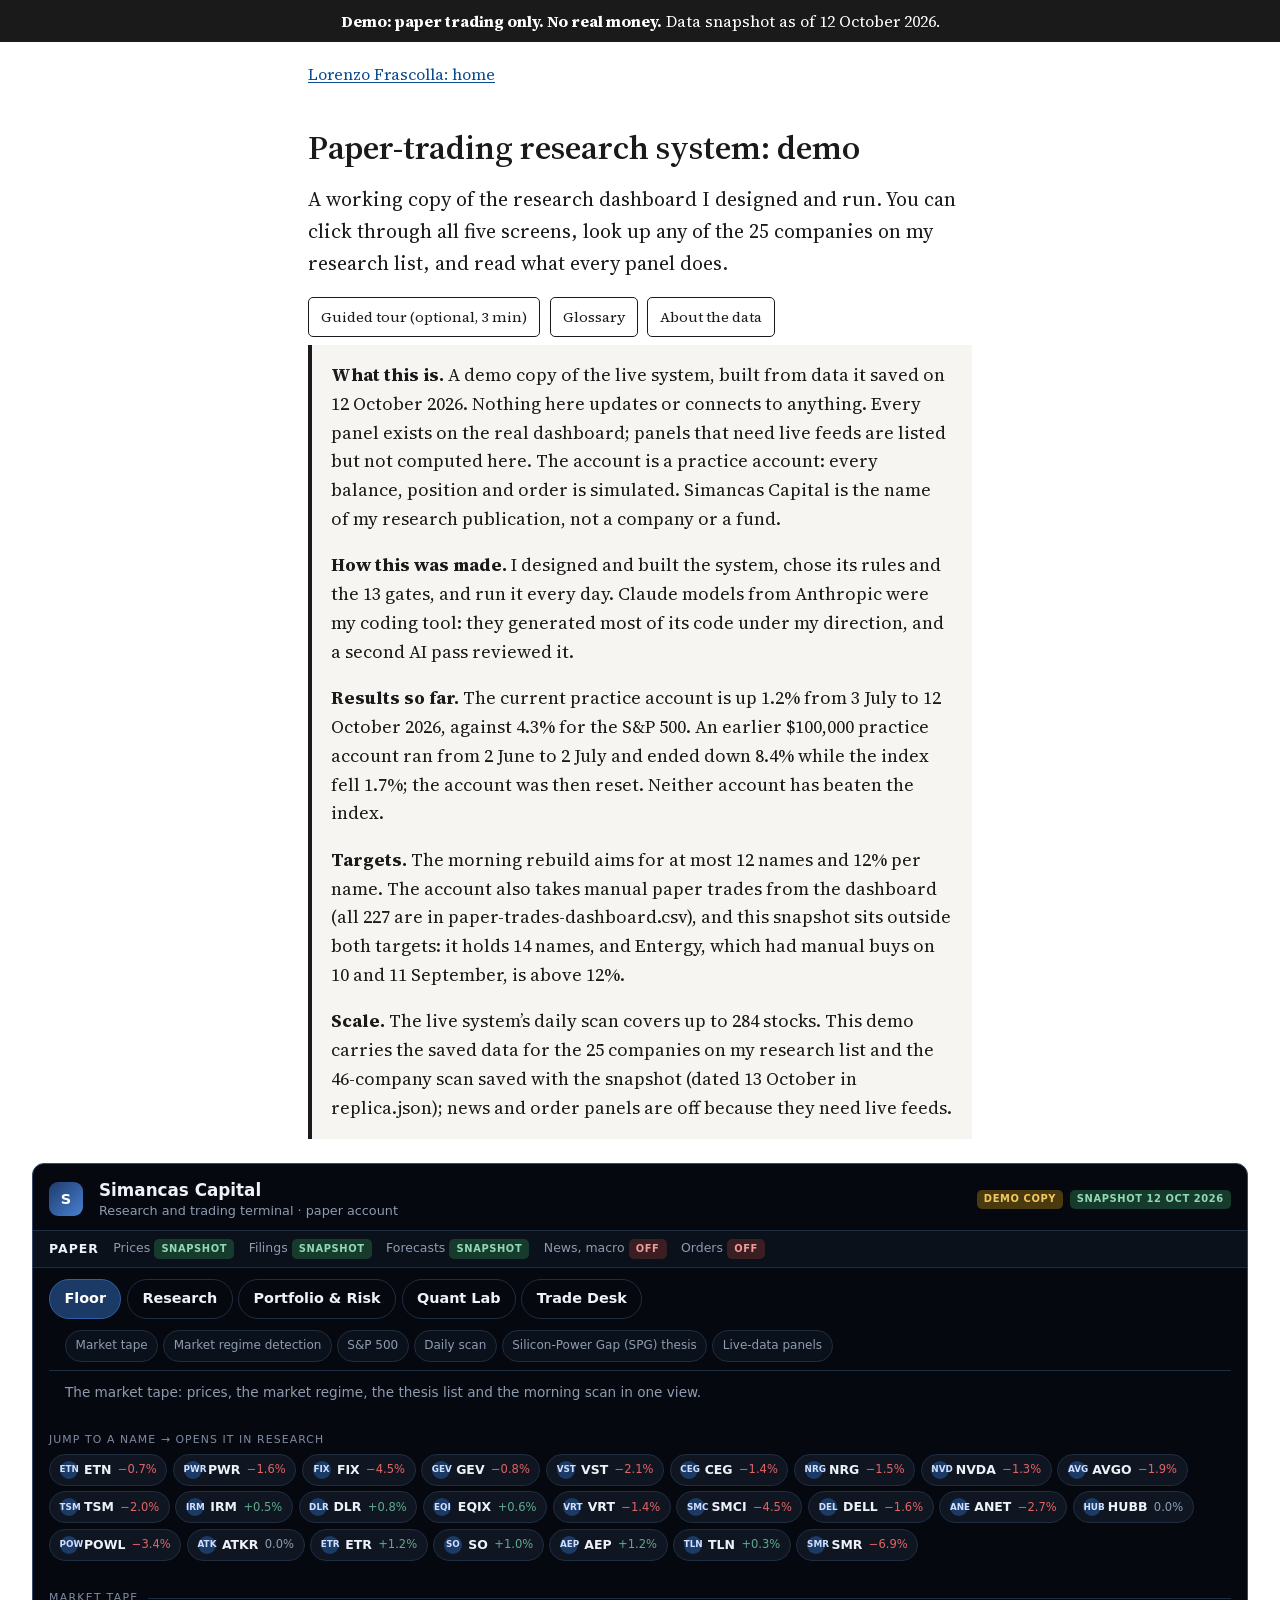
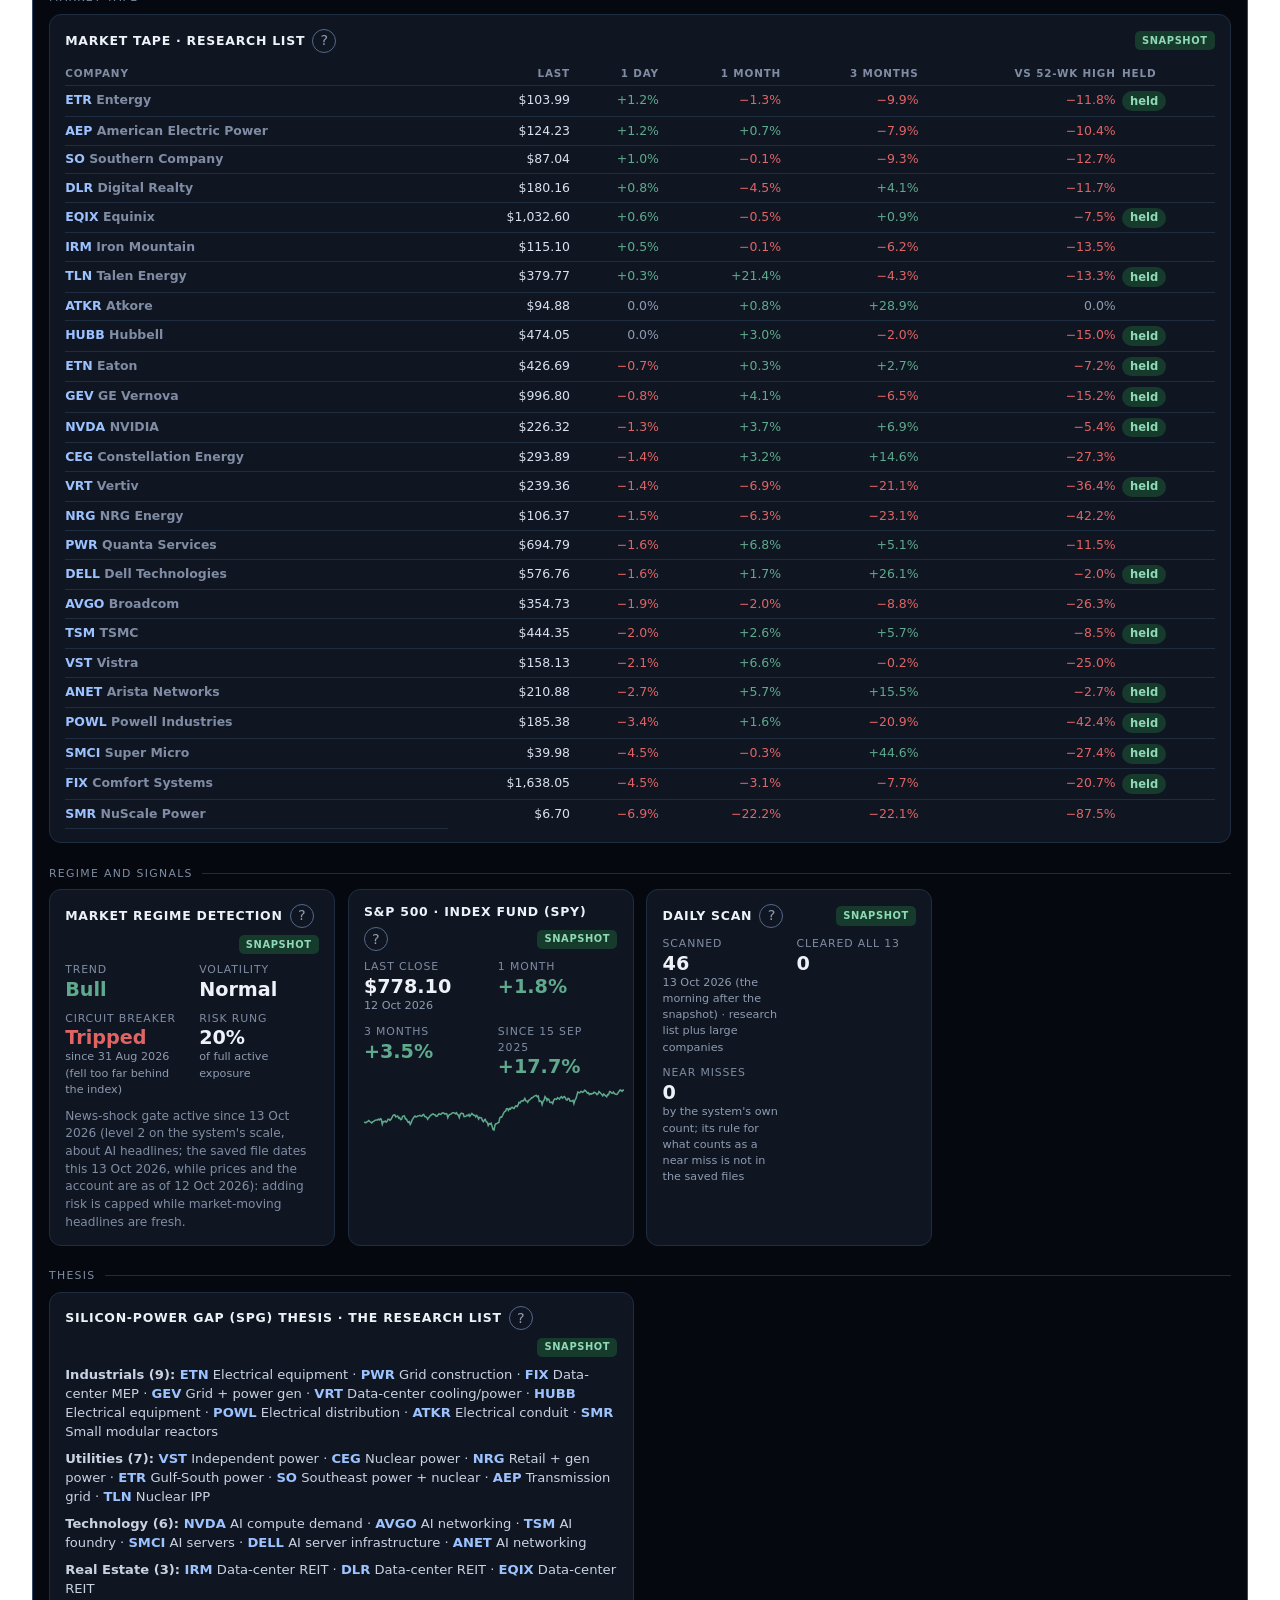
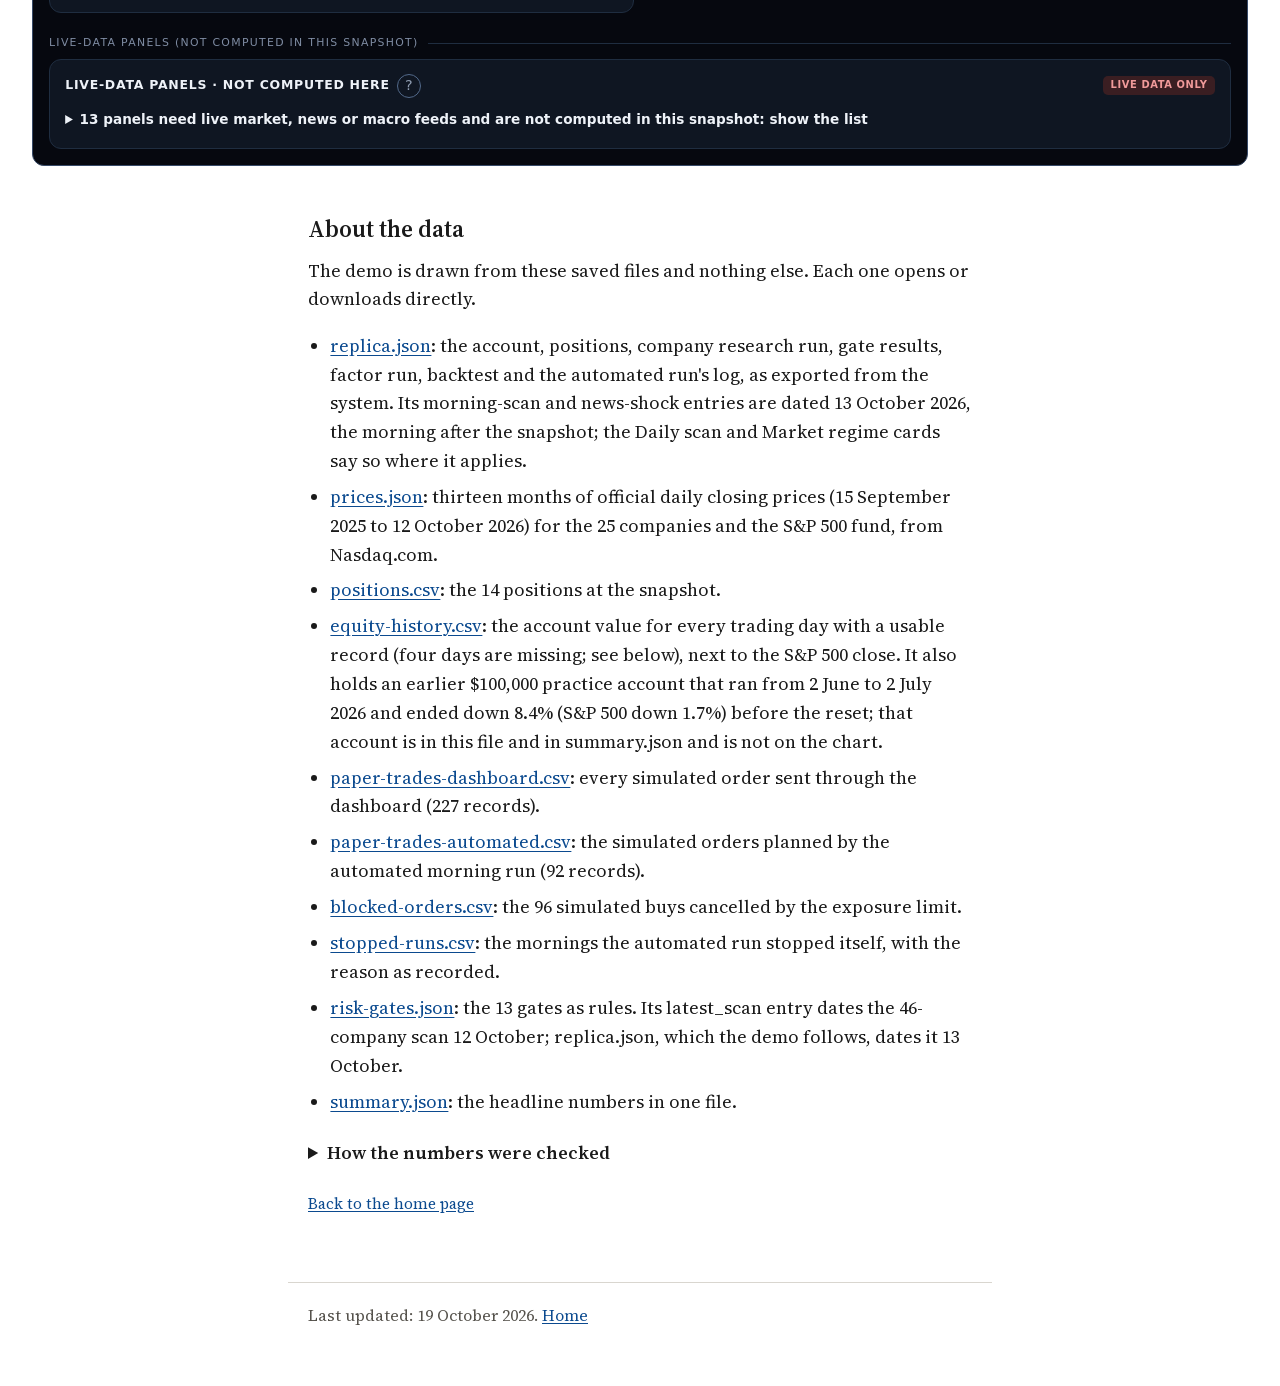
==== commit 35aed5ad: "Home: drop the five-minute label and give the summary's real reading time; demo targets note states " ====
--- a/dashboard/index.html
+++ b/dashboard/index.html
@@ -27,7 +27,7 @@
 <p><strong>What this is.</strong> A demo copy of the live system, built from data it saved on 12 October 2026. Nothing here updates or connects to anything. Every panel exists on the real dashboard; panels that need live feeds are listed but not computed here. The account is a practice account: every balance, position and order is simulated. Simancas Capital is the name of my research publication, not a company or a fund.</p>
 <p><strong>How this was made.</strong> I designed and built the system, chose its rules and the 13 gates, and run it every day. Claude models from Anthropic were my coding tool: they generated most of its code under my direction, and a second AI pass reviewed it.</p>
 <p><strong>Results so far.</strong> The current practice account is up 1.2% from 3 July to 12 October 2026, against 4.3% for the S&amp;P 500. An earlier $100,000 practice account ran from 2 June to 2 July and ended down 8.4% while the index fell 1.7%; the account was then reset. Neither account has beaten the index.</p>
-<p><strong>Targets.</strong> The morning rebuild targets at most 12 names and 12% per name. This snapshot is outside both (14 names, and Entergy above 12%), and the saved files do not record why. The automated run&rsquo;s log does show planned sales that were not carried out, including an Entergy sale on 11 September.</p>
+<p><strong>Targets.</strong> The morning rebuild aims for at most 12 names and 12% per name. The account also takes manual paper trades from the dashboard (all 227 are in paper-trades-dashboard.csv), and this snapshot sits outside both targets: it holds 14 names, and Entergy, which had manual buys on 10 and 11 September, is above 12%.</p>
 <p><strong>Scale.</strong> The live system’s daily scan covers up to 284 stocks. This demo carries the saved data for the 25 companies on my research list and the 46-company scan saved with the snapshot (dated 13 October in replica.json); news and order panels are off because they need live feeds.</p>
 </div>
 <noscript><p class="note">The dashboard needs JavaScript to draw itself. Without it, the saved data files are listed under About the data below, and the home page links the rest of the site.</p></noscript>
@@ -110,7 +110,7 @@
 </div>
 
 <footer class="site-footer">
-<p>Last updated: 17 October 2026. <a href="../">Home</a></p>
+<p>Last updated: 19 October 2026. <a href="../">Home</a></p>
 </footer>
 <script src="../assets/tour.js?v=13" defer></script>
 <script src="../assets/terminal.js?v=19" defer></script>
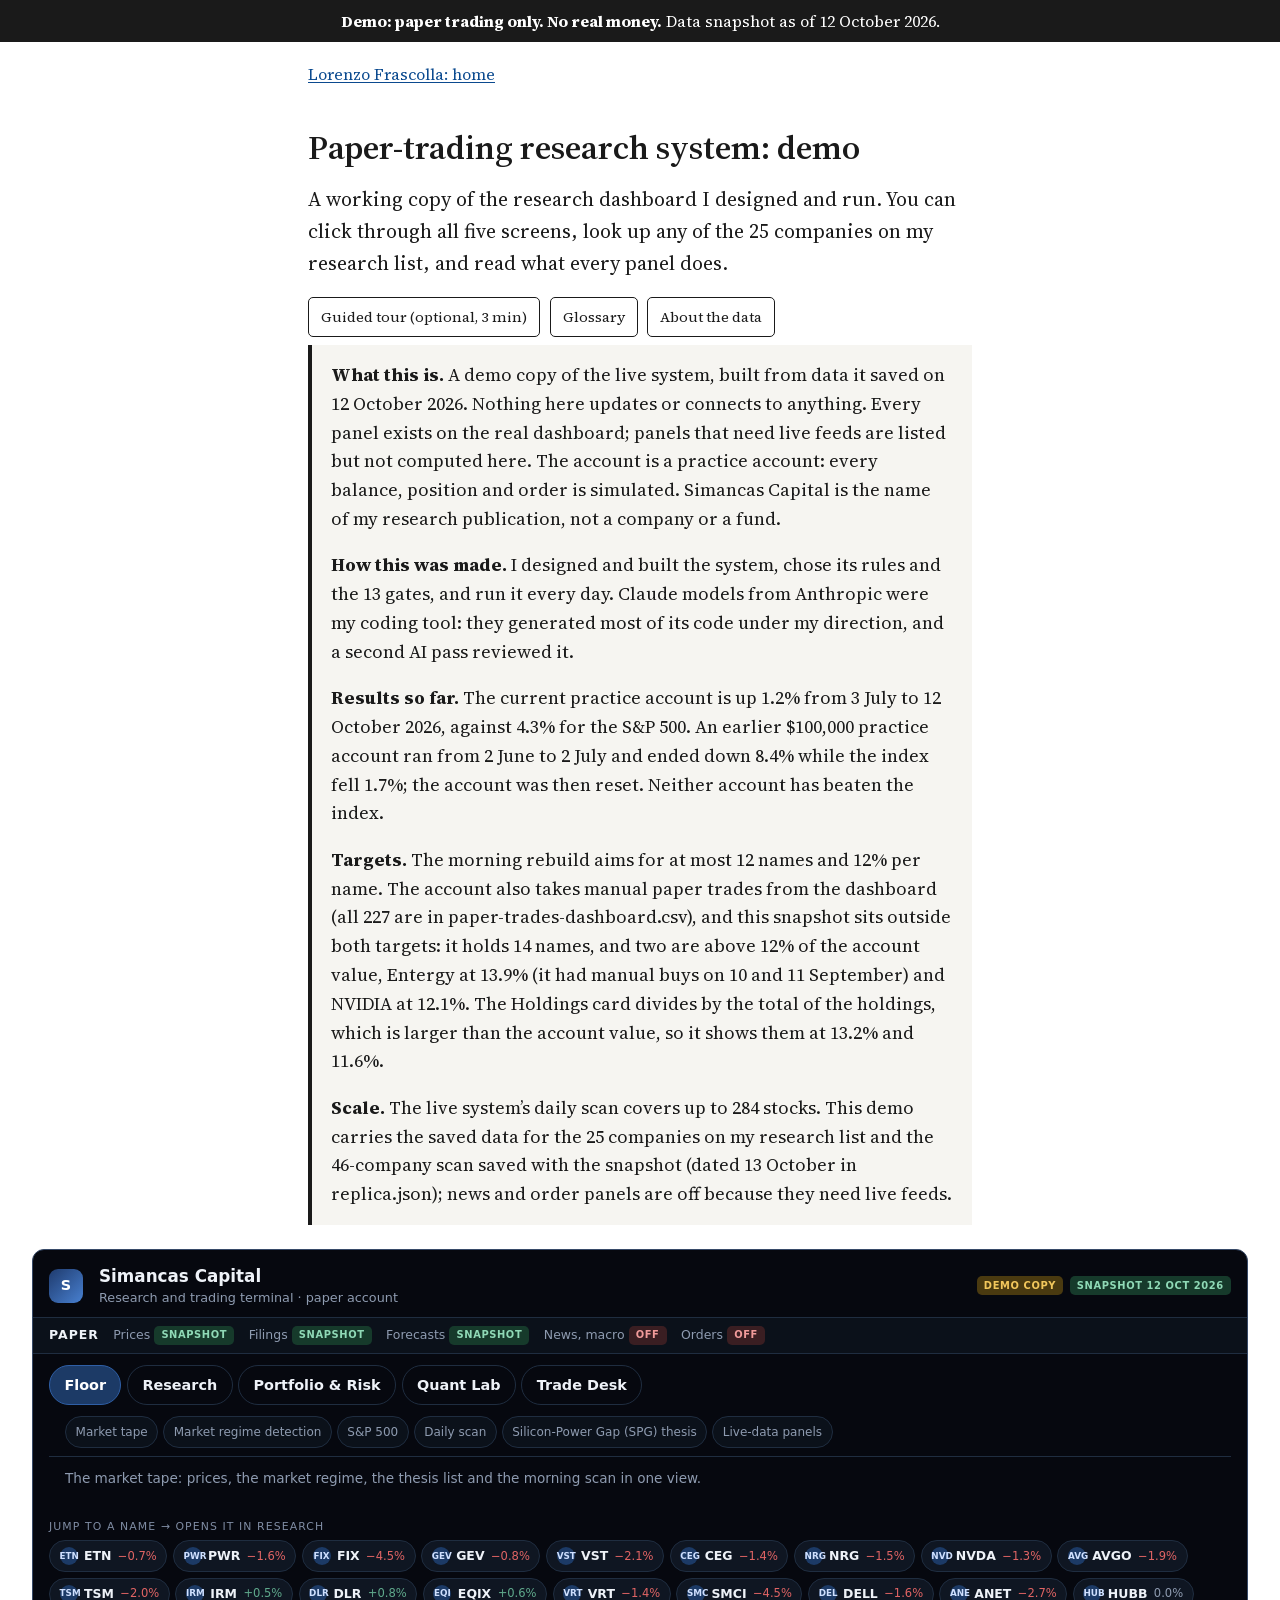
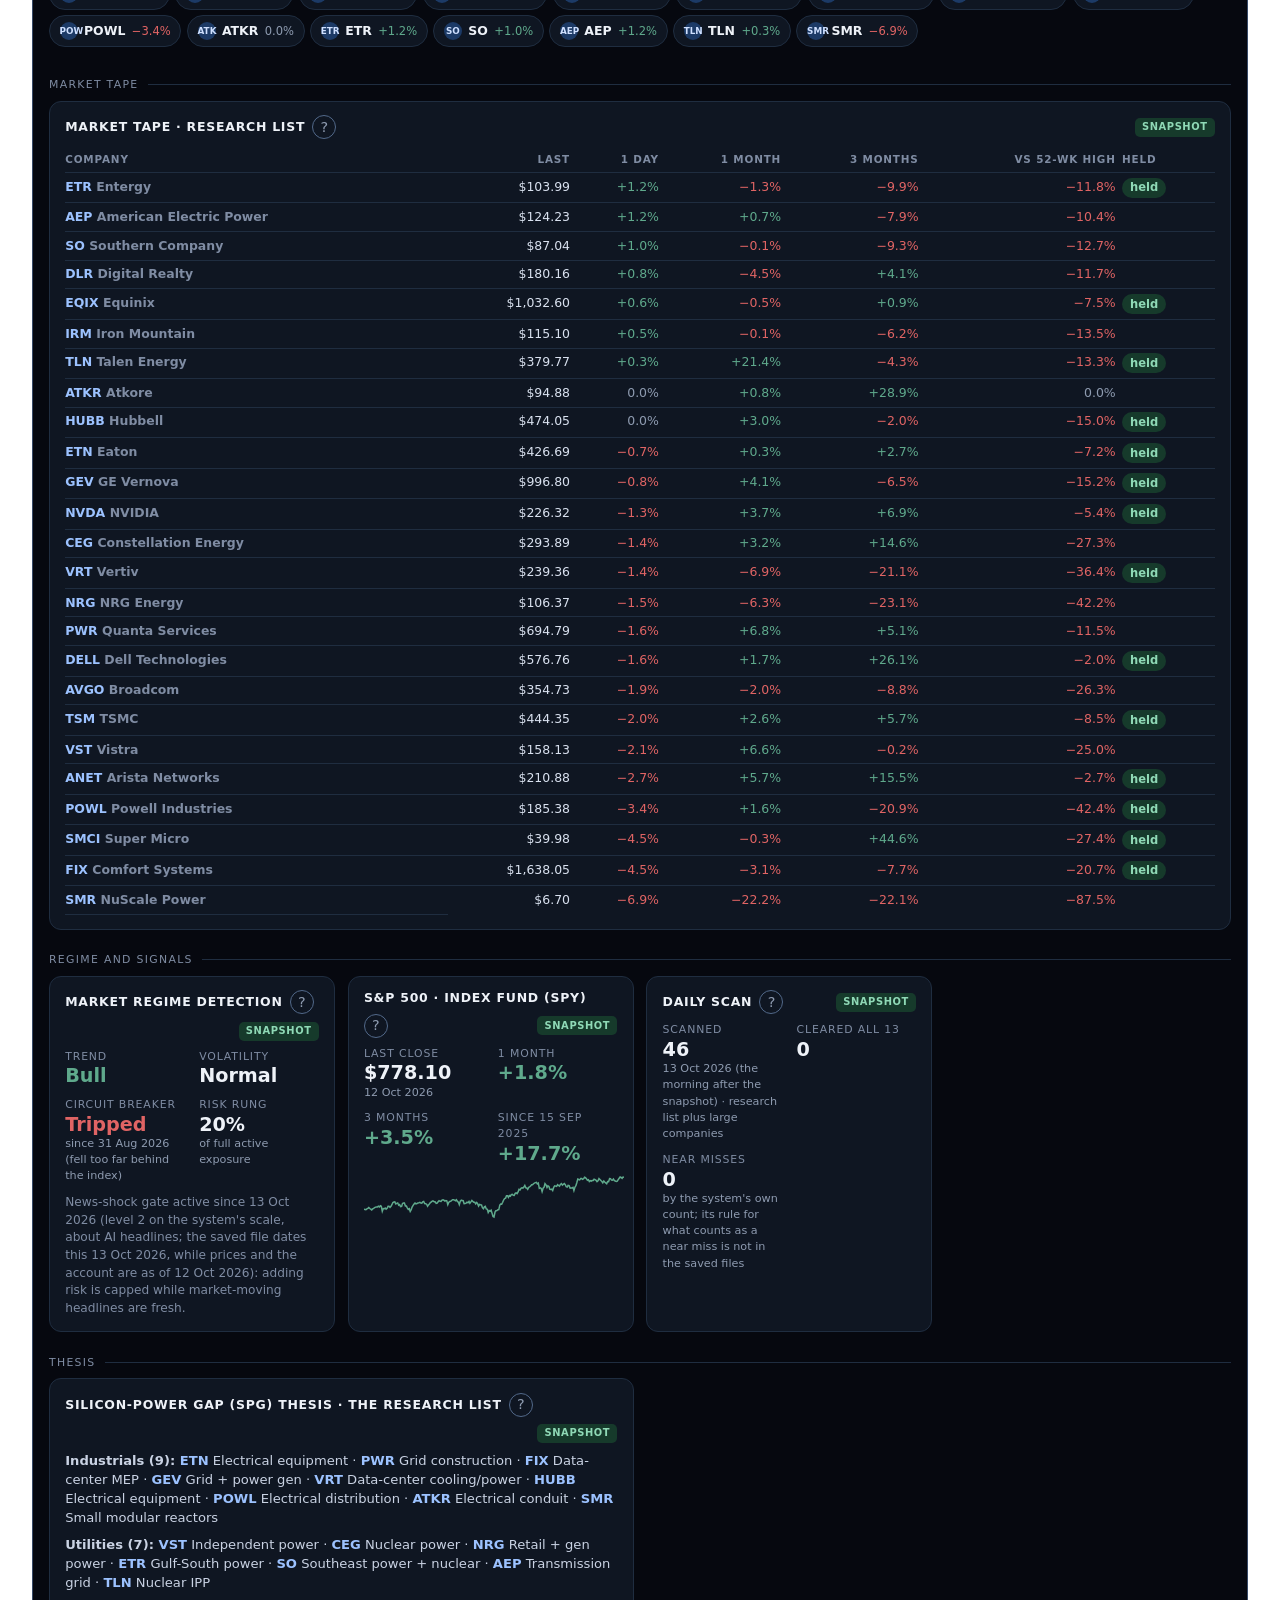
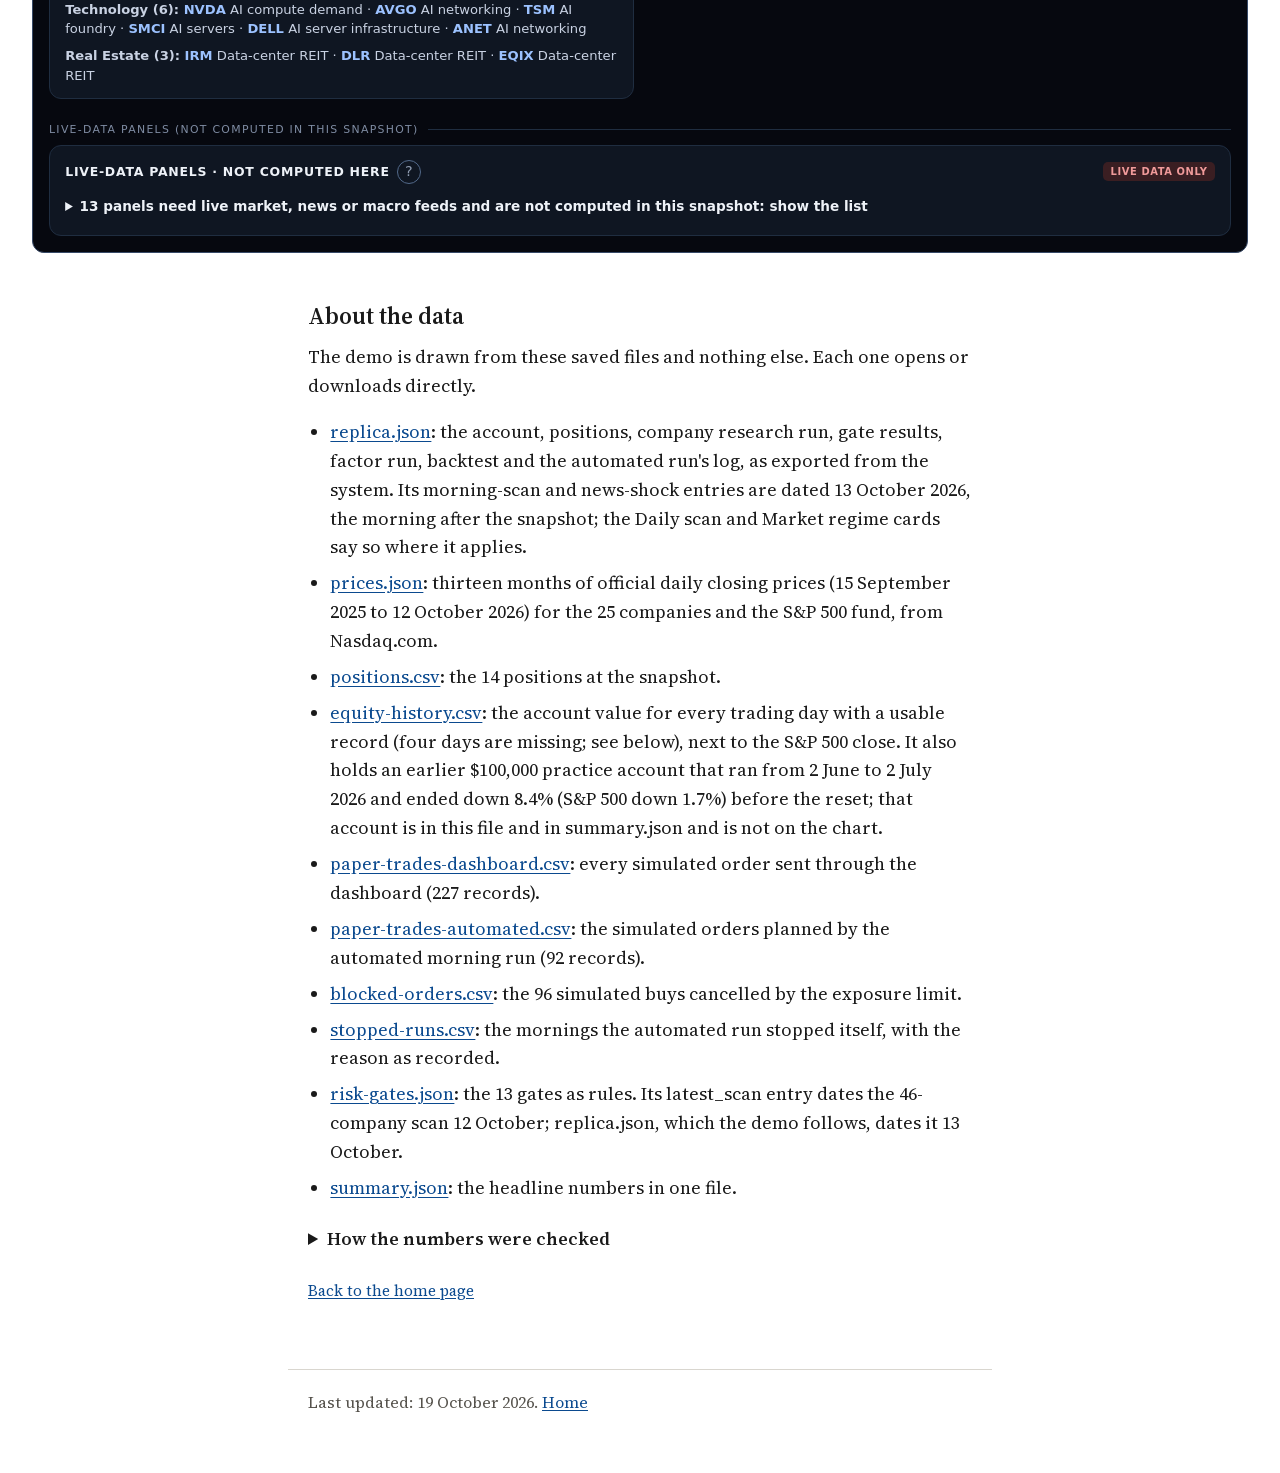
==== commit d4f6c929: "Final pass: demo targets note gives both names above 12% and both bases; paper's D.3 heading prints " ====
--- a/dashboard/index.html
+++ b/dashboard/index.html
@@ -27,7 +27,7 @@
 <p><strong>What this is.</strong> A demo copy of the live system, built from data it saved on 12 October 2026. Nothing here updates or connects to anything. Every panel exists on the real dashboard; panels that need live feeds are listed but not computed here. The account is a practice account: every balance, position and order is simulated. Simancas Capital is the name of my research publication, not a company or a fund.</p>
 <p><strong>How this was made.</strong> I designed and built the system, chose its rules and the 13 gates, and run it every day. Claude models from Anthropic were my coding tool: they generated most of its code under my direction, and a second AI pass reviewed it.</p>
 <p><strong>Results so far.</strong> The current practice account is up 1.2% from 3 July to 12 October 2026, against 4.3% for the S&amp;P 500. An earlier $100,000 practice account ran from 2 June to 2 July and ended down 8.4% while the index fell 1.7%; the account was then reset. Neither account has beaten the index.</p>
-<p><strong>Targets.</strong> The morning rebuild aims for at most 12 names and 12% per name. The account also takes manual paper trades from the dashboard (all 227 are in paper-trades-dashboard.csv), and this snapshot sits outside both targets: it holds 14 names, and Entergy, which had manual buys on 10 and 11 September, is above 12%.</p>
+<p><strong>Targets.</strong> The morning rebuild aims for at most 12 names and 12% per name. The account also takes manual paper trades from the dashboard (all 227 are in paper-trades-dashboard.csv), and this snapshot sits outside both targets: it holds 14 names, and two are above 12% of the account value, Entergy at 13.9% (it had manual buys on 10 and 11 September) and NVIDIA at 12.1%. The Holdings card divides by the total of the holdings, which is larger than the account value, so it shows them at 13.2% and 11.6%.</p>
 <p><strong>Scale.</strong> The live system’s daily scan covers up to 284 stocks. This demo carries the saved data for the 25 companies on my research list and the 46-company scan saved with the snapshot (dated 13 October in replica.json); news and order panels are off because they need live feeds.</p>
 </div>
 <noscript><p class="note">The dashboard needs JavaScript to draw itself. Without it, the saved data files are listed under About the data below, and the home page links the rest of the site.</p></noscript>
